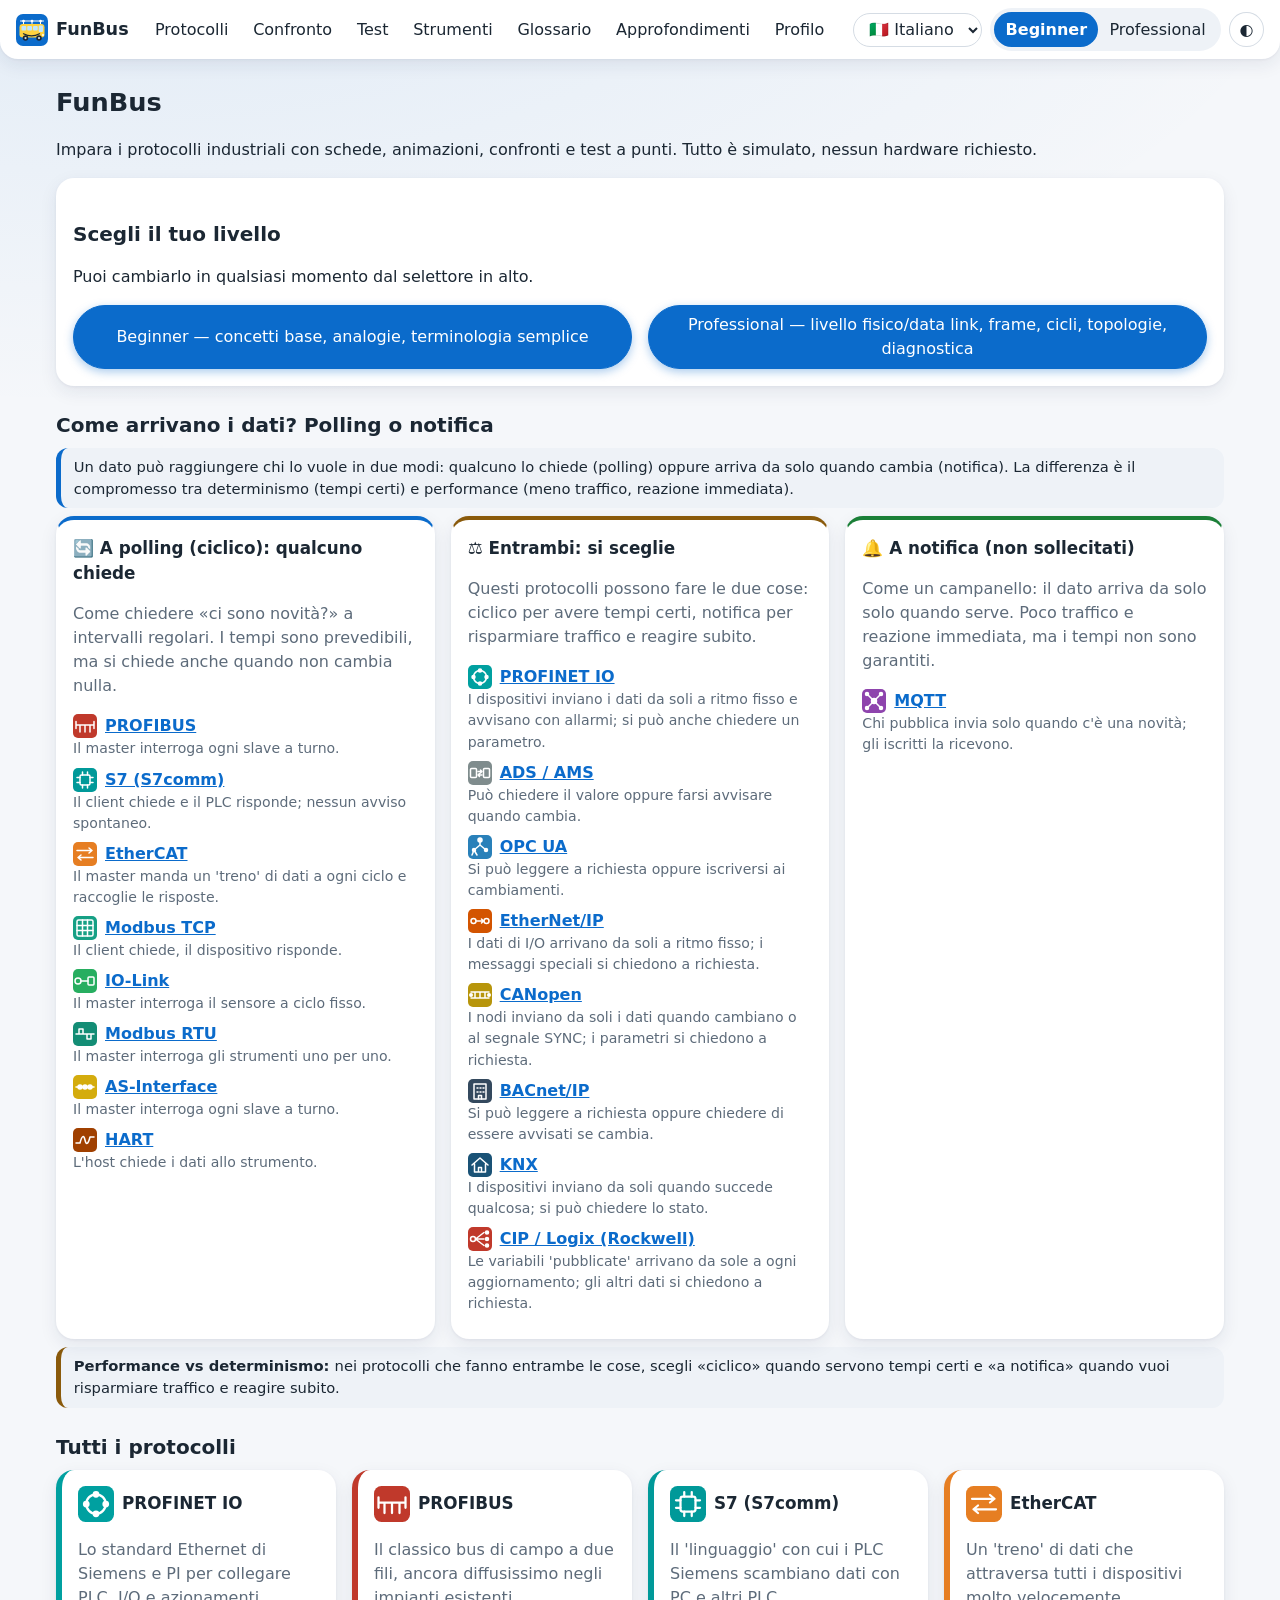
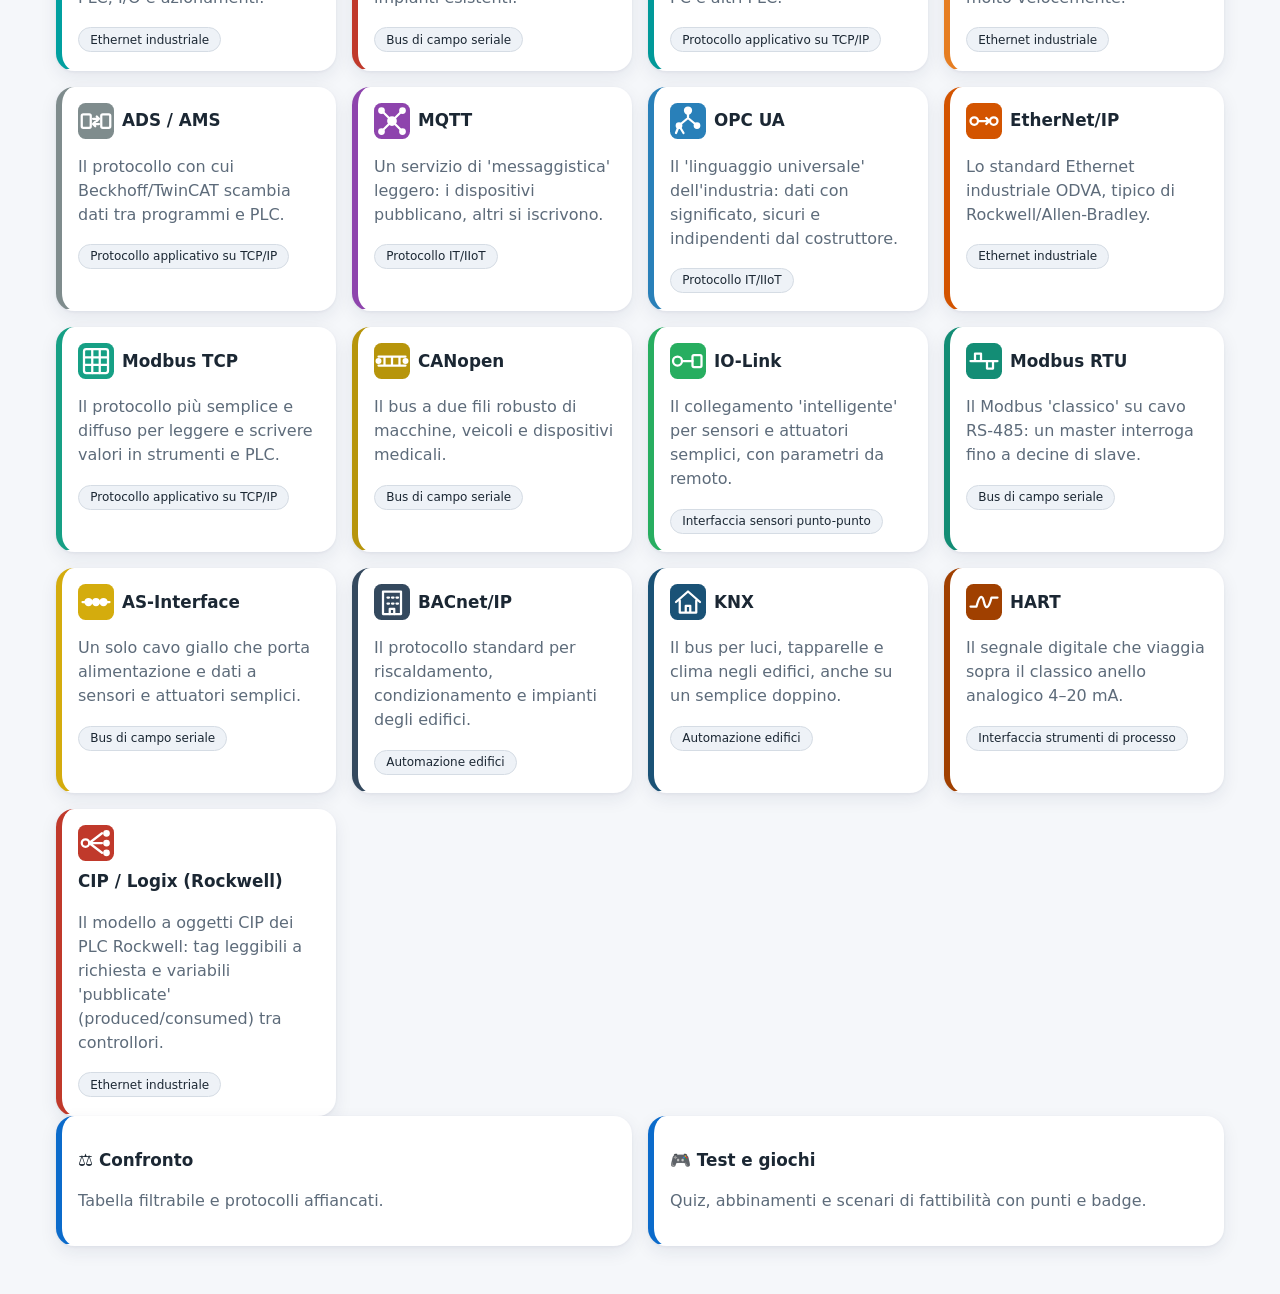
==== wwwroot/index.html @ ce34b6ab "v1.6.0: lingua inglese con menu a tendina (UI e contenuti), confronto a tutta larghezza Co-Authored-" ====
<!doctype html>
<html lang="it">
<head>
<meta charset="utf-8">
<meta name="viewport" content="width=device-width, initial-scale=1">
<title>FunBus</title>
<link rel="icon" type="image/svg+xml" href="logo.svg">
<link rel="stylesheet" href="css/style.css">
</head>
<body>
<a class="skip" href="#app">Vai al contenuto</a>
<div id="splash" role="status" aria-live="polite">
  <img src="logo-splash.svg" alt="FunBus" width="160" height="160">
  <div class="sp-name">FunBus</div>
  <div class="sp-bar"><i id="spFill"></i></div>
  <div class="sp-txt"><span id="spPct">0</span>% · <span id="spMsg">Avvio…</span></div>
  <div class="sp-auth">Autore: Riccardo Bortolussi</div>
</div>
<header class="topbar">
  <a class="brand" href="#/"><img src="logo.svg" alt="" width="32" height="32"> FunBus</a>
  <nav id="nav" aria-label="Navigazione principale">
    <a href="#/protocolli" data-r="protocolli">Protocolli</a>
    <a href="#/confronto" data-r="confronto">Confronto</a>
    <a href="#/test" data-r="test">Test</a>
    <a href="#/strumenti" data-r="strumenti">Strumenti</a>
    <a href="#/glossario" data-r="glossario">Glossario</a>
    <a href="#/approfondimenti" data-r="approfondimenti">Approfondimenti</a>
    <a href="#/profilo" data-r="profilo">Profilo</a>
  </nav>
  <div class="tools">
    <select id="langSel" class="lang" aria-label="Lingua"><option value="it">🇮🇹 Italiano</option><option value="en">🇬🇧 English</option></select>
    <div class="seg" role="group" aria-label="Livello">
      <button id="lvB" data-level="beginner">Beginner</button>
      <button id="lvP" data-level="professional">Professional</button>
    </div>
    <button id="themeBtn" class="icon" title="Tema chiaro/scuro" aria-label="Cambia tema">◐</button>
  </div>
</header>
<main id="app" tabindex="-1"></main>
<footer id="ver" class="muted" style="text-align:center;padding:1rem;font-size:.85rem"></footer>
<script type="module" src="js/app.js"></script>
</body>
</html>
---- wwwroot/css/style.css ----
:root{--r:18px;--r-sm:12px;--bg:#f5f7fa;--surface:#fff;--surface2:#eef2f7;--text:#1b2733;--muted:#5d6b7a;--border:#d5dce4;--accent:#0b6bcb;--accent-t:#fff;--ok:#1a7f37;--warn:#8a5a0b;--bad:#c62828;--diff:#fff4cc;--shadow:0 6px 18px rgba(20,40,80,.08),0 1px 3px rgba(20,40,80,.06)}
[data-theme=dark]{--bg:#12171d;--surface:#1b222b;--surface2:#242d38;--text:#e6ebf0;--muted:#9aa8b6;--border:#34404d;--accent:#4aa3ff;--accent-t:#06121f;--ok:#4cc26a;--warn:#e0b04a;--bad:#ff7b72;--diff:#4a3f12;--shadow:0 6px 18px rgba(0,0,0,.28)}
*{box-sizing:border-box}
body{margin:0;font:16px/1.5 system-ui,-apple-system,"Segoe UI",sans-serif;background:var(--bg);color:var(--text)}
a{color:var(--accent)}
.topbar{position:sticky;top:0;z-index:10;display:flex;flex-wrap:wrap;gap:.5rem 1rem;align-items:center;padding:.5rem 1rem;background:var(--surface);border-bottom:1px solid var(--border)}
.brand{display:flex;align-items:center;gap:.5rem;font-weight:700;text-decoration:none;color:var(--text);font-size:1.1rem}
#nav{display:flex;gap:.25rem;flex:1;flex-wrap:wrap}
#nav a{padding:.35rem .75rem;border-radius:6px;text-decoration:none;color:var(--text)}
#nav a.on,#nav a:hover{background:var(--surface2)}
#nav a.on{font-weight:600;box-shadow:inset 0 -2px var(--accent)}
.tools{display:flex;gap:.5rem;align-items:center}
.seg{display:inline-flex;border:1px solid var(--border);border-radius:8px;overflow:hidden}
.seg button{border:0;background:transparent;color:var(--text);padding:.35rem .7rem;cursor:pointer;font:inherit}
.seg button.on{background:var(--accent);color:var(--accent-t);font-weight:600}
button,.btn{font:inherit;cursor:pointer;border:1px solid var(--border);background:var(--surface);color:var(--text);padding:.4rem .8rem;border-radius:8px}
button:hover{background:var(--surface2)}
button.primary{background:var(--accent);color:var(--accent-t);border-color:var(--accent)}
button.icon{width:2.2rem;padding:.3rem}
button:disabled{opacity:.5;cursor:not-allowed}
:focus-visible{outline:3px solid var(--accent);outline-offset:2px}
main{max-width:1200px;margin:0 auto;padding:1rem}
h1{font-size:1.6rem;margin:.5rem 0 1rem}h2{font-size:1.25rem;margin:1.5rem 0 .5rem}h3{font-size:1.05rem;margin:1rem 0 .3rem}
.muted{color:var(--muted)}
.grid{display:grid;gap:1rem;grid-template-columns:repeat(auto-fill,minmax(240px,1fr))}
.card{background:var(--surface);border:1px solid var(--border);border-radius:12px;padding:1rem;box-shadow:var(--shadow)}
a.card{display:block;text-decoration:none;color:inherit;border-top:4px solid var(--pc,var(--accent))}
a.card:hover{transform:translateY(-2px)}
.tag{display:inline-block;font-size:.75rem;padding:.1rem .5rem;border-radius:99px;background:var(--surface2);border:1px solid var(--border);margin:.1rem .2rem .1rem 0}
.chip{cursor:pointer;user-select:none}
.chip.on{background:var(--accent);color:var(--accent-t);border-color:var(--accent)}
.tabs{display:flex;gap:.25rem;flex-wrap:wrap;border-bottom:1px solid var(--border);margin:1rem 0}
.tabs button{border:0;border-radius:8px 8px 0 0;background:transparent}
.tabs button.on{background:var(--surface);font-weight:600;box-shadow:inset 0 -3px var(--accent)}
dl.spec{display:grid;grid-template-columns:minmax(120px,200px) 1fr;gap:.5rem 1rem;margin:0}
dl.spec dt{font-weight:600;color:var(--muted)}dl.spec dd{margin:0}
@media(max-width:640px){dl.spec{grid-template-columns:1fr}dl.spec dt{margin-top:.5rem}}
.note{border-left:4px solid var(--warn);background:var(--surface2);padding:.5rem .8rem;border-radius:0 8px 8px 0;margin:.5rem 0;font-size:.92rem}
.analogy{border-left-color:var(--accent)}
.two{display:grid;gap:1rem;grid-template-columns:1fr 1fr}@media(max-width:700px){.two{grid-template-columns:1fr}}
ul.clean{margin:.2rem 0;padding-left:1.2rem}
/* tabella confronto */
.tablewrap{overflow:auto;max-height:calc(100vh - 190px);border:1px solid var(--border);border-radius:12px;background:var(--surface)}
table.cmp{border-collapse:collapse;table-layout:fixed;width:max(100%,calc(110px + var(--n,3)*104px))}
table.cmp th,table.cmp td{padding:.5rem .7rem;border-bottom:1px solid var(--border);vertical-align:top;text-align:left;overflow-wrap:break-word;hyphens:auto;font-size:clamp(.78rem,.9vw + .45rem,1rem)}
table.cmp th:first-child,table.cmp td:first-child{width:120px;position:sticky;left:0;background:var(--surface2);font-weight:600;z-index:1}
table.cmp thead th{background:var(--surface2);position:sticky;top:0;z-index:2}
table.cmp tr.diff td:not(:first-child){background:var(--diff)}
.filters{display:flex;flex-wrap:wrap;gap:.4rem 1rem;margin:.5rem 0 1rem;align-items:center}
.filters .grp{display:flex;flex-wrap:wrap;align-items:center;gap:.2rem}
/* simulazione */
.sim{background:var(--surface);border:1px solid var(--border);border-radius:12px;padding:.8rem}
.sim svg{width:100%;height:auto;background:var(--surface2);border-radius:8px;display:block}
.sim .ctl{display:flex;gap:.5rem;flex-wrap:wrap;align-items:center;margin:.6rem 0}
.sim .ctl label{display:flex;gap:.4rem;align-items:center}
.sim .stepinfo{min-height:4.5rem}
.node rect{fill:var(--surface);stroke:var(--muted);stroke-width:2}
.node text,.lbl{fill:var(--text);font-size:13px;text-anchor:middle;font-family:inherit}
.node.act rect{stroke:var(--accent);stroke-width:3}
.link{stroke:var(--muted);stroke-width:3}
.pkt{stroke:var(--text);stroke-width:1}
.pktlbl{font-size:11px;font-weight:600;fill:var(--text);text-anchor:middle;paint-order:stroke;stroke:var(--surface2);stroke-width:4px}
.frame{display:flex;flex-wrap:wrap;gap:3px;margin:.5rem 0}
.frame button{padding:.35rem .5rem;border-radius:4px;border:1px solid var(--border);background:var(--surface2);text-align:center;min-width:56px}
.frame button.on{background:var(--accent);color:var(--accent-t);border-color:var(--accent)}
.frame button small{display:block;opacity:.75;font-size:.7rem}
.fielddesc{background:var(--surface2);padding:.6rem .8rem;border-radius:8px;min-height:3.5rem}
/* giochi */
.progress{height:8px;border-radius:4px;background:var(--surface2);overflow:hidden}.progress>i{display:block;height:100%;background:var(--accent)}
.opts{display:grid;gap:.5rem;margin:1rem 0}
.opts button{text-align:left;padding:.7rem 1rem}
.opts button.right{background:var(--ok);color:#fff;border-color:var(--ok)}
.opts button.wrong{background:var(--bad);color:#fff;border-color:var(--bad)}
.fb{padding:.7rem 1rem;border-radius:8px;margin:.5rem 0}.fb.ok{background:color-mix(in srgb,var(--ok) 20%,transparent)}.fb.ko{background:color-mix(in srgb,var(--bad) 20%,transparent)}
.match{display:grid;grid-template-columns:1fr 1fr;gap:1rem}
.match button{display:block;width:100%;margin:.3rem 0;text-align:left}
.match button.sel{outline:3px solid var(--accent)}
.match button.done{background:color-mix(in srgb,var(--ok) 25%,transparent);border-color:var(--ok);cursor:default}
.match button.shake{animation:sh .3s;border-color:var(--bad)}
@keyframes sh{25%{transform:translateX(-6px)}75%{transform:translateX(6px)}}
.badge{display:flex;gap:.7rem;align-items:center;padding:.6rem;border:1px solid var(--border);border-radius:10px;background:var(--surface)}
.badge.locked{opacity:.45;filter:grayscale(1)}.badge .ic{font-size:1.8rem}
.chk{padding:.4rem .6rem;border-radius:6px;margin:.3rem 0;background:var(--surface2)}
.chk.ok{border-left:4px solid var(--ok)}.chk.warn{border-left:4px solid var(--warn)}.chk.fail{border-left:4px solid var(--bad)}
.toast{position:fixed;right:1rem;bottom:1rem;background:var(--accent);color:var(--accent-t);padding:.7rem 1rem;border-radius:10px;box-shadow:0 4px 12px rgba(0,0,0,.3);z-index:50}
.row{display:flex;gap:.5rem;flex-wrap:wrap;align-items:center}
.pick{display:grid;grid-template-columns:repeat(auto-fill,minmax(140px,1fr));gap:.5rem;margin:.8rem 0}
.pick button.on{background:var(--accent);color:var(--accent-t)}
@media(prefers-reduced-motion:reduce){*{animation:none!important;transition:none!important}}

#splash{position:fixed;inset:0;z-index:100;display:flex;flex-direction:column;align-items:center;justify-content:center;gap:.8rem;background:var(--bg);transition:opacity .5s}
#splash.hide{opacity:0;pointer-events:none}
#splash img{background:transparent;animation:bob 1.6s ease-in-out infinite}
@keyframes bob{50%{transform:translateY(-8px)}}
.sp-name{font-size:2rem;font-weight:800;letter-spacing:.02em}
.sp-bar{width:min(360px,70vw);height:12px;border-radius:99px;background:var(--surface2);border:1px solid var(--border);overflow:hidden}
.sp-bar i{display:block;height:100%;width:0;background:var(--accent);transition:width .3s ease}
.sp-txt{color:var(--muted);font-size:.9rem}.sp-auth{color:var(--muted);font-size:.8rem;margin-top:1.2rem}

.skip{position:absolute;left:-999px;top:0;background:var(--accent);color:var(--accent-t);padding:.5rem 1rem;z-index:200}.skip:focus{left:0}
#app:focus{outline:none}
@media(max-width:560px){main{padding:.6rem}.topbar{padding:.4rem .6rem}.tools{width:100%;justify-content:space-between}table.cmp th:first-child,table.cmp td:first-child{width:92px}}
@media print{.topbar,#ver,.no-print,.skip{display:none!important}body{background:#fff;color:#000}#cert{box-shadow:none;margin-top:2rem}}
.hex{font-family:ui-monospace,Consolas,monospace;background:var(--surface2);padding:.6rem .8rem;border-radius:8px;overflow-x:auto;white-space:pre-wrap}

/* Aspetto morbido: angoli arrotondati, ombre leggere, pulsanti a pillola */
body{background:radial-gradient(1200px 500px at 10% -10%,color-mix(in srgb,var(--accent) 9%,transparent),transparent),var(--bg);background-attachment:fixed}
.topbar{border-radius:0 0 var(--r) var(--r);border-bottom:0;box-shadow:var(--shadow);backdrop-filter:blur(8px)}
#nav a{border-radius:999px;padding:.35rem .65rem;white-space:nowrap}
#nav a.on{box-shadow:none;background:color-mix(in srgb,var(--accent) 16%,transparent);color:var(--accent)}
.seg{border-radius:999px;padding:3px;background:var(--surface2);border-color:transparent}
.seg button{border-radius:999px}
button,.btn{border-radius:999px;padding:.45rem 1rem;transition:background .15s,transform .1s,box-shadow .15s}
button:active{transform:scale(.97)}
button.icon{border-radius:50%}
button.primary{box-shadow:0 3px 10px color-mix(in srgb,var(--accent) 35%,transparent)}
.card,.sim,.tablewrap,#cert{border-radius:var(--r);border-color:transparent;box-shadow:var(--shadow)}
a.card{border-top-width:0;border-left:6px solid var(--pc,var(--accent));transition:transform .15s,box-shadow .15s}
a.card:hover{box-shadow:0 10px 26px rgba(20,40,80,.14)}
.tag{border-radius:999px;padding:.15rem .7rem}
.tabs{border-bottom:0;gap:.4rem}.tabs button{border-radius:999px}.tabs button.on{background:var(--accent);color:var(--accent-t);box-shadow:none}
.note,.chk,.fb,.fielddesc,.hex{border-radius:var(--r-sm)}
.note{border-left-width:5px}
.sim svg{border-radius:var(--r-sm)}
.node rect{rx:16px;ry:16px}
.frame button{border-radius:var(--r-sm)}
.opts button,.match button{border-radius:var(--r-sm)}
.badge{border-radius:var(--r);box-shadow:var(--shadow);border-color:transparent}
.progress,.sp-bar{border-radius:999px}.toast{border-radius:var(--r)}
input,select,textarea{border-radius:var(--r-sm)}
table.cmp thead th:first-child{border-top-left-radius:var(--r)}table.cmp thead th:last-child{border-top-right-radius:var(--r)}
svg polygon{stroke-linejoin:round}

/* Confronto a tutta larghezza della finestra */
main.wide{max-width:none;padding-inline:clamp(.6rem,2vw,2rem)}
main.wide .tablewrap{width:100%}

select.lang{border-radius:999px;border:1px solid var(--border);background:var(--surface);color:var(--text);font:inherit;padding:.35rem .7rem;cursor:pointer}
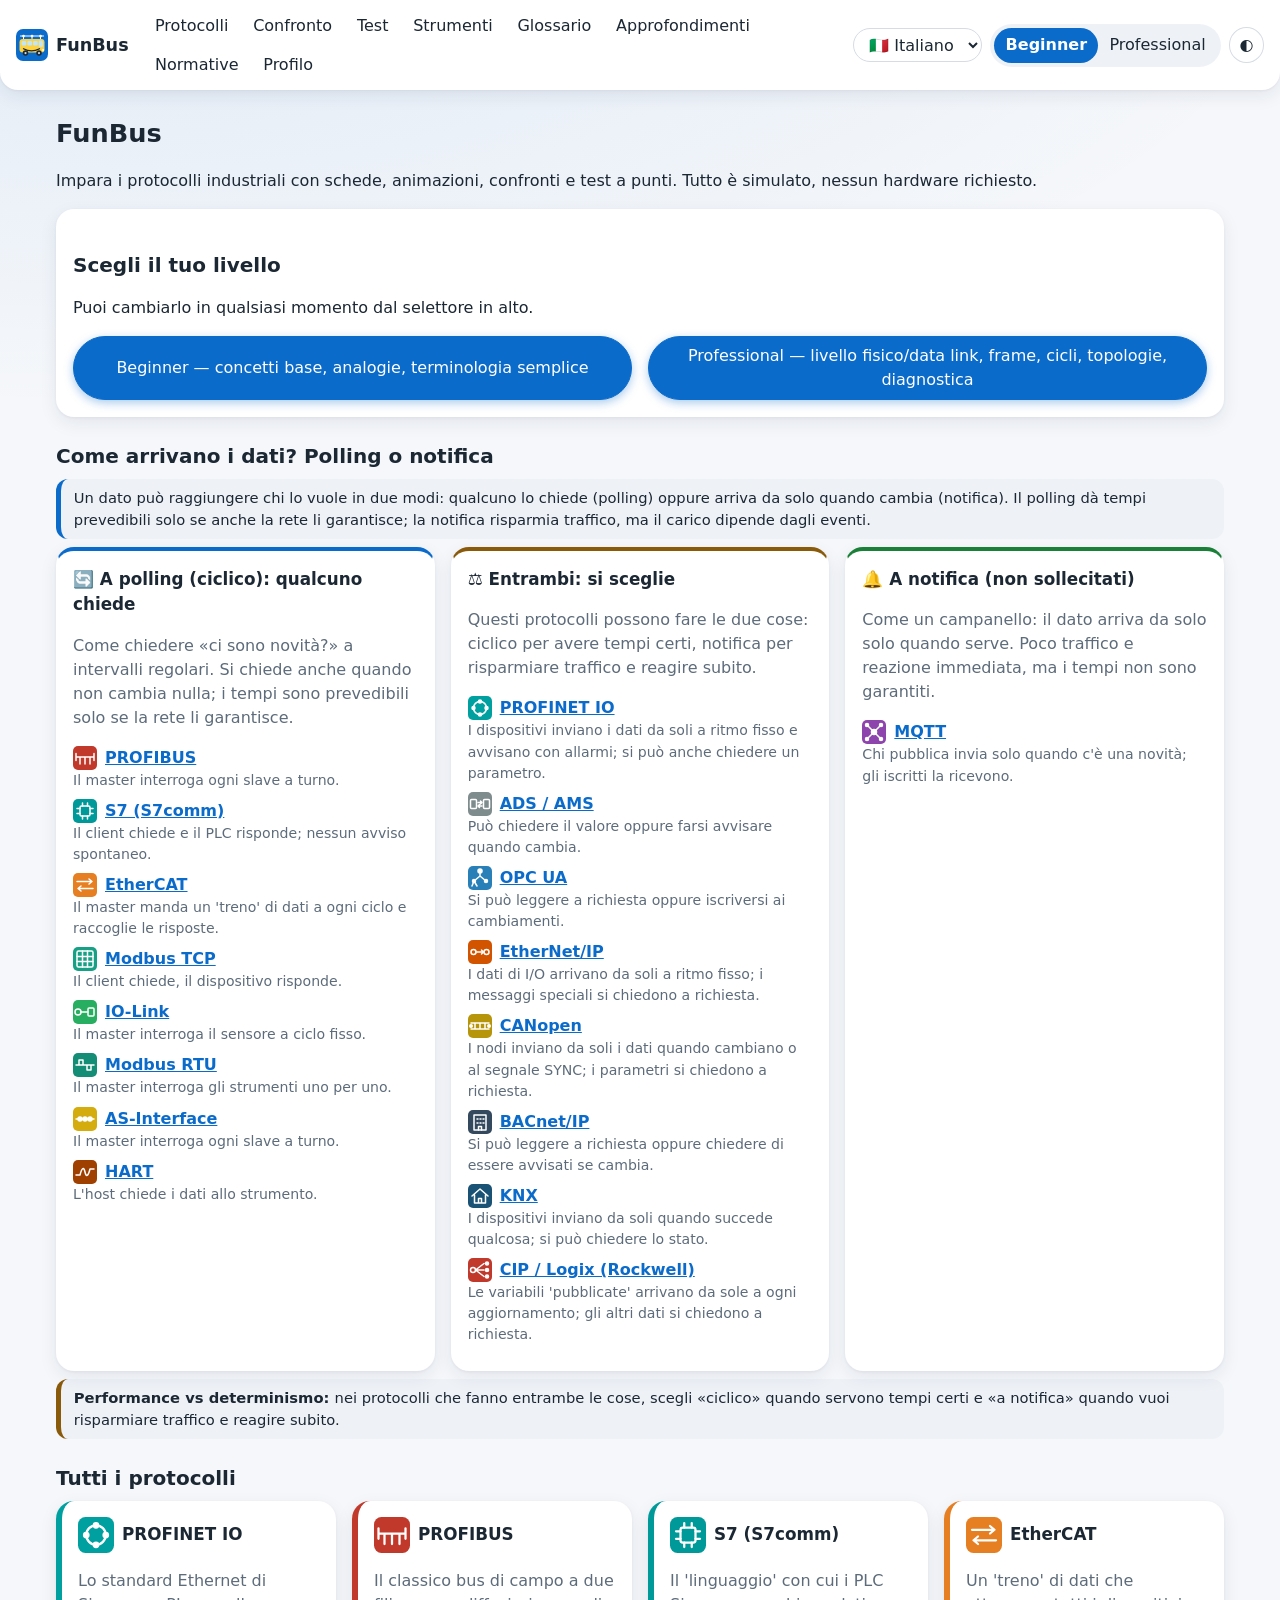
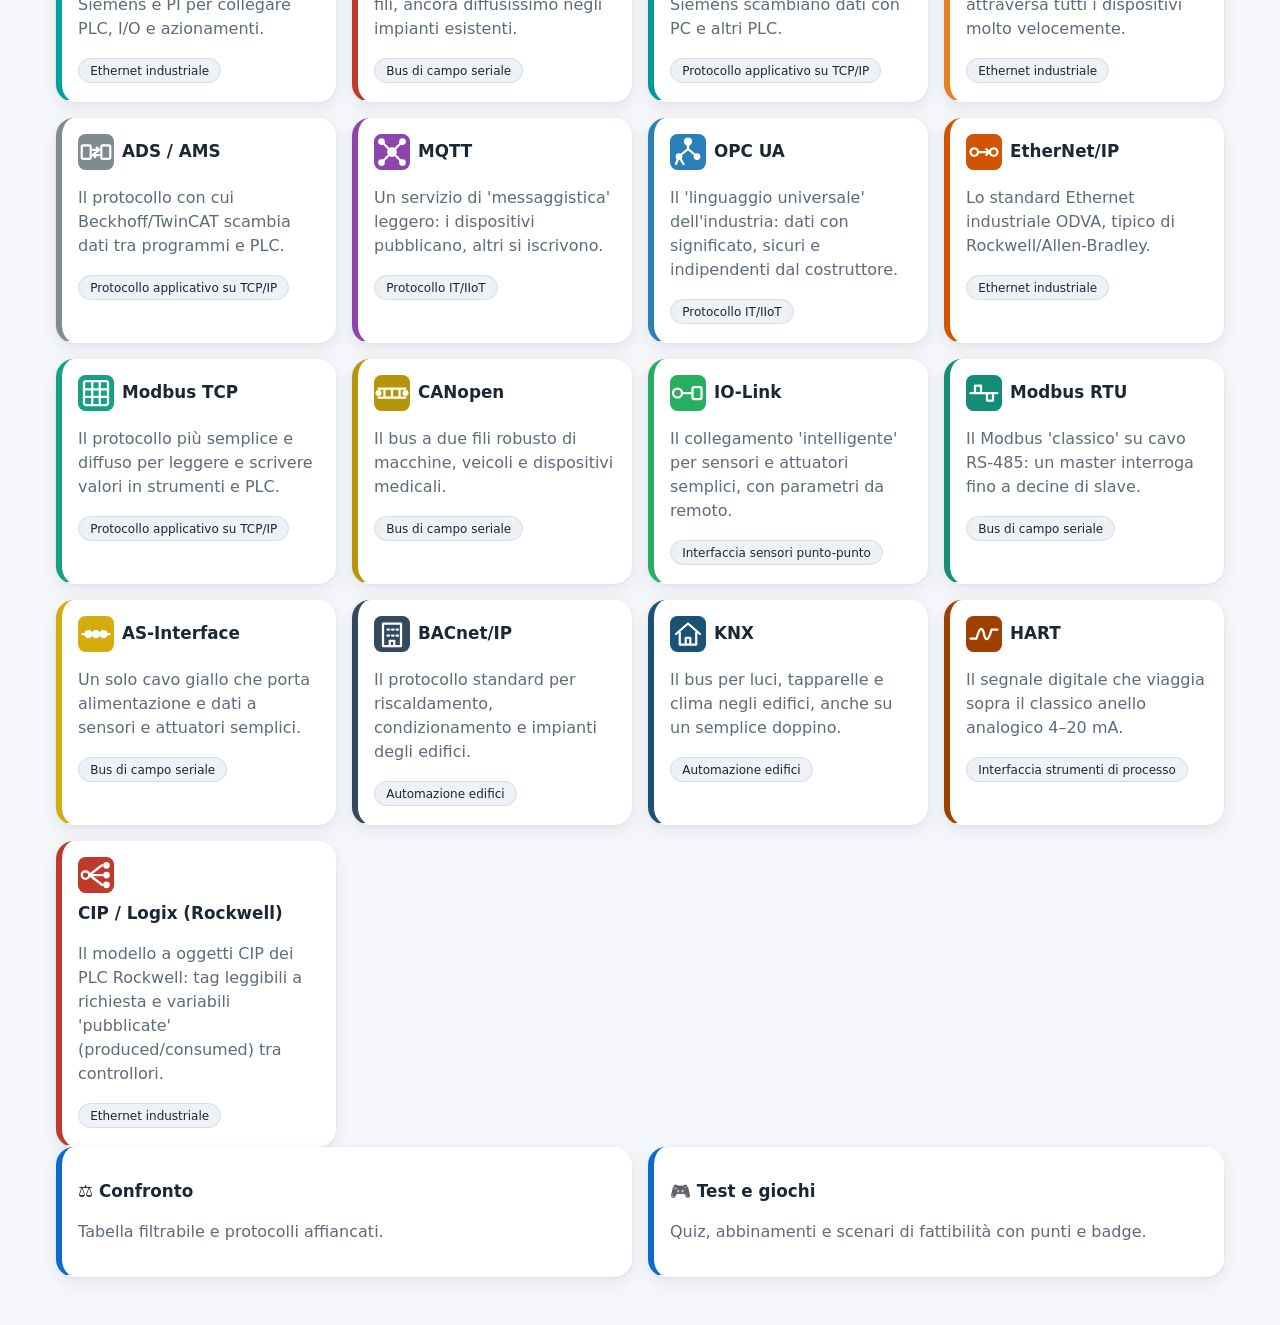
==== commit 23cc2d9d: "v1.7.0: normative e cybersecurity (CRA, NIS2, IEC 62443, ISO/IEC 27001, Regolamento Macchine) con va" ====
--- a/wwwroot/index.html
+++ b/wwwroot/index.html
@@ -25,6 +25,7 @@
     <a href="#/strumenti" data-r="strumenti">Strumenti</a>
     <a href="#/glossario" data-r="glossario">Glossario</a>
     <a href="#/approfondimenti" data-r="approfondimenti">Approfondimenti</a>
+    <a href="#/normative" data-r="normative">Normative</a>
     <a href="#/profilo" data-r="profilo">Profilo</a>
   </nav>
   <div class="tools">
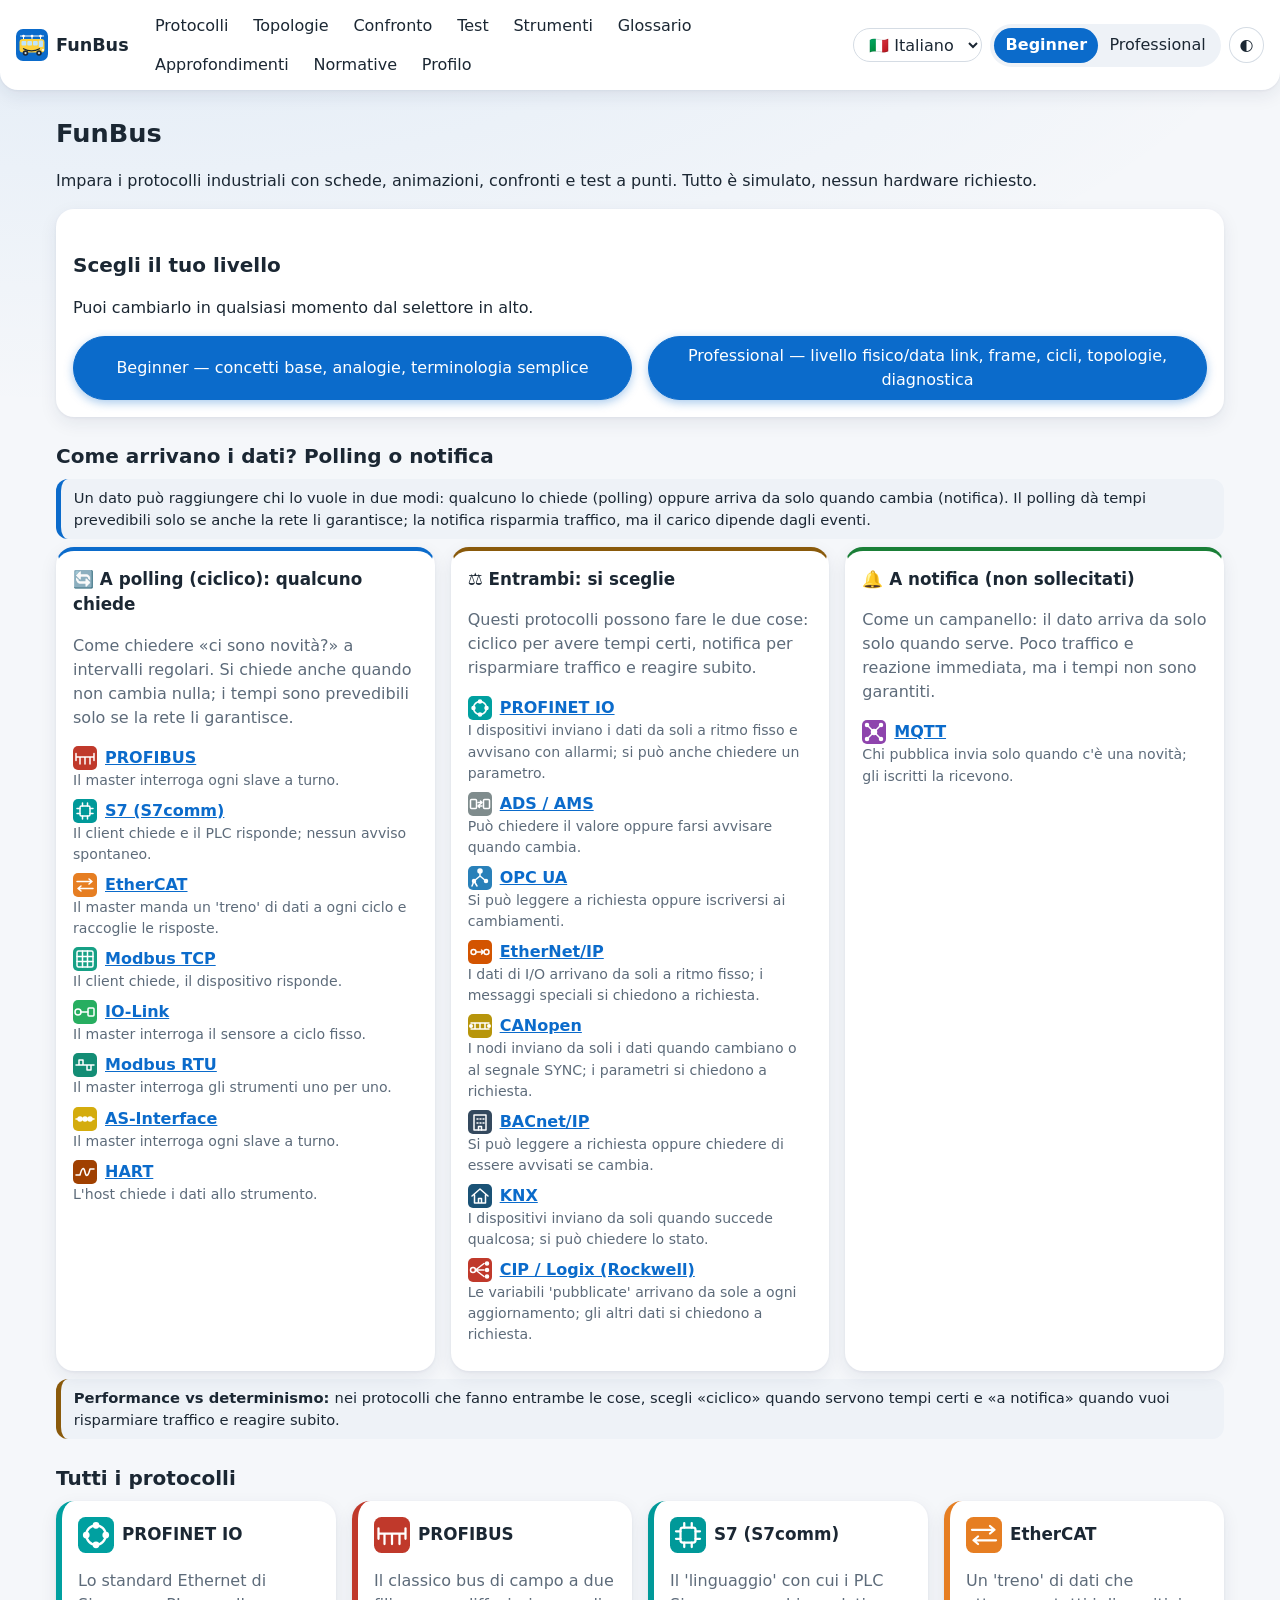
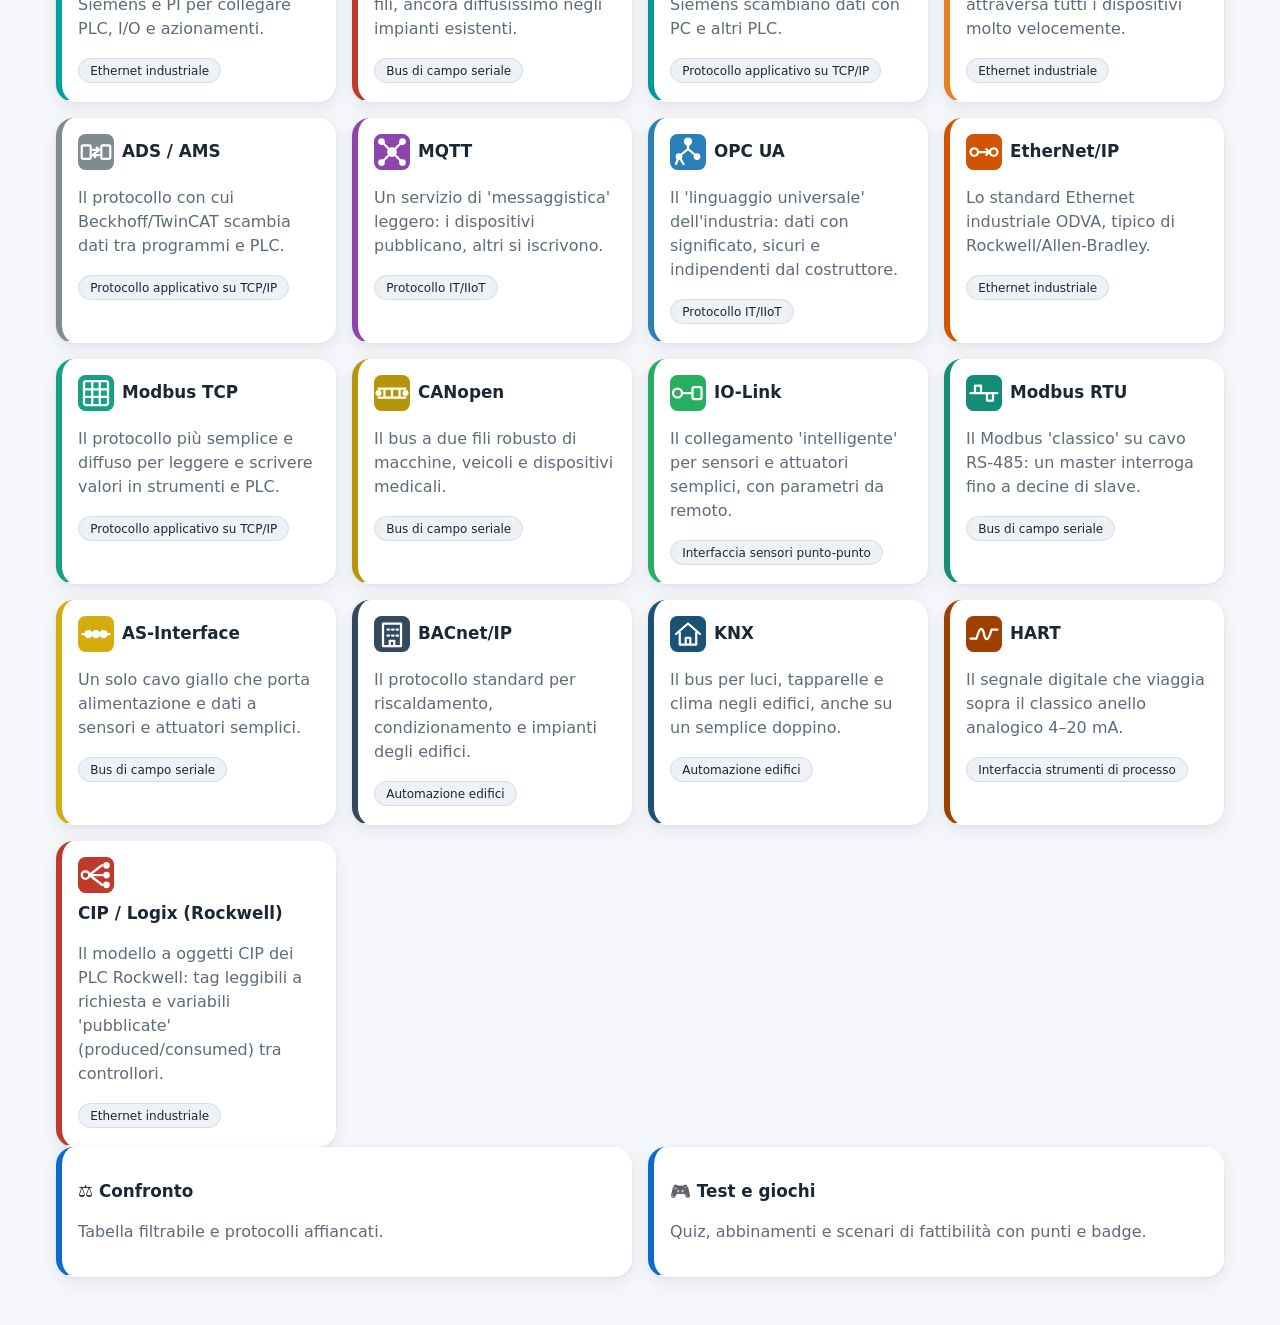
==== commit 79b9dbfd: "v1.9.0: topologie interattive (bus, linea, stella, albero, anello MRP/DLR) - Nuova pagina Topologie:" ====
--- a/wwwroot/index.html
+++ b/wwwroot/index.html
@@ -20,6 +20,7 @@
   <a class="brand" href="#/"><img src="logo.svg" alt="" width="32" height="32"> FunBus</a>
   <nav id="nav" aria-label="Navigazione principale">
     <a href="#/protocolli" data-r="protocolli">Protocolli</a>
+    <a href="#/topologie" data-r="topologie">Topologie</a>
     <a href="#/confronto" data-r="confronto">Confronto</a>
     <a href="#/test" data-r="test">Test</a>
     <a href="#/strumenti" data-r="strumenti">Strumenti</a>
--- a/wwwroot/css/style.css
+++ b/wwwroot/css/style.css
@@ -1,5 +1,5 @@
-:root{--r:18px;--r-sm:12px;--bg:#f5f7fa;--surface:#fff;--surface2:#eef2f7;--text:#1b2733;--muted:#5d6b7a;--border:#d5dce4;--accent:#0b6bcb;--accent-t:#fff;--ok:#1a7f37;--warn:#8a5a0b;--bad:#c62828;--diff:#fff4cc;--shadow:0 6px 18px rgba(20,40,80,.08),0 1px 3px rgba(20,40,80,.06)}
-[data-theme=dark]{--bg:#12171d;--surface:#1b222b;--surface2:#242d38;--text:#e6ebf0;--muted:#9aa8b6;--border:#34404d;--accent:#4aa3ff;--accent-t:#06121f;--ok:#4cc26a;--warn:#e0b04a;--bad:#ff7b72;--diff:#4a3f12;--shadow:0 6px 18px rgba(0,0,0,.28)}
+:root{--r:18px;--r-sm:12px;--bg:#f5f7fa;--surface:#fff;--surface2:#eef2f7;--text:#1b2733;--muted:#5d6b7a;--border:#d5dce4;--accent:#0b6bcb;--accent-t:#fff;--ok:#1a7f37;--warn:#8a5a0b;--bad:#c62828;--diff:#fff4cc;--k-cyc:#1a7f37;--k-acy:#0b6bcb;--k-alm:#b45309;--k-tok:#6d3fc4;--k-err:#c62828;--k-t:#fff;--shadow:0 6px 18px rgba(20,40,80,.08),0 1px 3px rgba(20,40,80,.06)}
+[data-theme=dark]{--bg:#12171d;--surface:#1b222b;--surface2:#242d38;--text:#e6ebf0;--muted:#9aa8b6;--border:#34404d;--accent:#4aa3ff;--accent-t:#06121f;--ok:#4cc26a;--warn:#e0b04a;--bad:#ff7b72;--diff:#4a3f12;--k-cyc:#4cc26a;--k-acy:#4aa3ff;--k-alm:#f0a23b;--k-tok:#b99bff;--k-err:#ff7b72;--k-t:#06121f;--shadow:0 6px 18px rgba(0,0,0,.28)}
 *{box-sizing:border-box}
 body{margin:0;font:16px/1.5 system-ui,-apple-system,"Segoe UI",sans-serif;background:var(--bg);color:var(--text)}
 a{color:var(--accent)}
@@ -58,7 +58,6 @@
 .node text,.lbl{fill:var(--text);font-size:13px;text-anchor:middle;font-family:inherit}
 .node.act rect{stroke:var(--accent);stroke-width:3}
 .link{stroke:var(--muted);stroke-width:3}
-.pkt{stroke:var(--text);stroke-width:1}
 .pktlbl{font-size:11px;font-weight:600;fill:var(--text);text-anchor:middle;paint-order:stroke;stroke:var(--surface2);stroke-width:4px}
 .frame{display:flex;flex-wrap:wrap;gap:3px;margin:.5rem 0}
 .frame button{padding:.35rem .5rem;border-radius:4px;border:1px solid var(--border);background:var(--surface2);text-align:center;min-width:56px}
@@ -136,3 +135,82 @@
 main.wide .tablewrap{width:100%}
 
 select.lang{border-radius:999px;border:1px solid var(--border);background:var(--surface);color:var(--text);font:inherit;padding:.35rem .7rem;cursor:pointer}
+
+/* Animazioni: tipi di pacchetto (forma + colore + tratteggio), legenda, guasti, diagramma a sequenza */
+[hidden]{display:none!important}
+.small{font-size:.85rem}
+.k-cyc{--k:var(--k-cyc)}.k-acy{--k:var(--k-acy)}.k-alm{--k:var(--k-alm)}.k-tok{--k:var(--k-tok)}.k-err{--k:var(--k-err)}
+.pkt>*{fill:var(--k);stroke:var(--text);stroke-width:1;stroke-linejoin:round}
+.pkt .pd{fill:none;stroke:var(--k-t);stroke-width:2;stroke-linecap:round}
+.pkt.lost{opacity:.75}.pkt.lost>*{stroke-dasharray:3 2}
+.pktlbl.lost{fill:var(--bad)}
+.legend{display:flex;flex-wrap:wrap;gap:.3rem 1rem;margin:.5rem 0 0;font-size:.85rem;color:var(--muted)}
+.legend span{display:inline-flex;align-items:center;gap:.35rem}
+.sim .legend svg{width:30px;height:26px;background:none;flex:none}
+.faultbtn.on{border-color:var(--bad);color:var(--bad);font-weight:600}
+.faults{margin:-.2rem 0 .6rem}
+.faults button.tag{font-size:.85rem;padding:.3rem .8rem;margin:0}
+.note.fault{border-left-color:var(--bad)}.note.fault p{margin:.3rem 0}
+.link.broken{stroke:var(--bad);stroke-dasharray:6 6}
+.link.noisy{stroke:var(--warn);stroke-dasharray:2 5;stroke-linecap:round}
+.node.dead rect{stroke:var(--bad);stroke-dasharray:6 4;fill:var(--surface2)}.node.dead text{fill:var(--muted);text-decoration:line-through}
+.fmark circle{fill:var(--surface);stroke:var(--bad);stroke-width:2}
+.fmark path{fill:none;stroke:var(--bad);stroke-width:2.5;stroke-linecap:round}
+.fmark.noise circle{stroke:var(--warn)}.fmark .bolt{fill:var(--warn);stroke:var(--warn);stroke-width:1;stroke-linejoin:round}
+.frame button.tx{outline:3px solid var(--accent);outline-offset:-1px;background:color-mix(in srgb,var(--accent) 22%,var(--surface2))}
+.frame button.bad{border-color:var(--bad);border-style:dashed;border-width:2px;color:var(--bad)}
+.seq{margin:.3rem 0}
+.sim .seq svg{background:none;border-radius:0;max-width:100%;height:auto}
+.seq text{font-family:inherit;fill:var(--text)}
+.seq .shead{font-size:11px;font-weight:600;fill:var(--muted)}.seq .shead.sm{font-size:9.5px}
+.slife{stroke:var(--border);stroke-width:1.5;stroke-dasharray:3 4}
+.sband{fill:color-mix(in srgb,var(--accent) 9%,transparent);stroke:var(--accent);stroke-width:1.5;stroke-dasharray:5 4}
+.seq .scycle{font-size:12px;font-weight:700;fill:var(--accent)}
+.srow{cursor:pointer}.srow:focus{outline:none}
+.sbg{fill:transparent}
+.srow:hover .sbg{fill:color-mix(in srgb,var(--text) 7%,transparent)}
+.srow.on .sbg{fill:color-mix(in srgb,var(--accent) 20%,transparent);stroke:var(--accent);stroke-width:1.5}
+.srow:focus-visible .sbg{stroke:var(--accent);stroke-width:3}
+.seq .snum{font-size:11px;fill:var(--muted)}
+.seq .slbl{font-size:11.5px;paint-order:stroke;stroke:var(--surface);stroke-width:3px;stroke-linejoin:round}
+.srow.on .slbl{font-weight:700}
+.seq .stime{font-size:11.5px;fill:var(--muted);font-variant-numeric:tabular-nums}
+.sline{fill:none;stroke:var(--k);stroke-width:2}
+.shd{fill:var(--k);stroke:var(--k);stroke-width:1;stroke-linejoin:round}
+.svia{fill:var(--surface);stroke:var(--k);stroke-width:1.5}
+.k-acy .sline{stroke-dasharray:8 3}.k-alm .sline{stroke-dasharray:2 3}.k-tok .sline{stroke-dasharray:9 3 2 3}.k-err .sline{stroke-dasharray:1 5;stroke-linecap:round;stroke-width:3}
+.sfail circle{fill:var(--surface);stroke:var(--bad);stroke-width:1.5}.sfail path{stroke:var(--bad);stroke-width:2;stroke-linecap:round}
+.sdot{fill:var(--text);stroke:var(--surface);stroke-width:1.5}
+
+/* Topologie interattive */
+.topoicon{flex:none;vertical-align:-3px}.topoicon path{fill:none;stroke:currentColor;stroke-width:1.8;stroke-linecap:round;stroke-linejoin:round}.topoicon circle{fill:currentColor}
+.topochip,.protochip,.topotab{display:inline-flex;align-items:center;gap:.35rem;text-decoration:none;color:var(--text)}
+.topochip,.protochip{font-size:.85rem;padding:.25rem .7rem}
+.topochip:hover,.protochip:hover{border-color:var(--accent)}
+.tabs .topotab{border-color:transparent;background:transparent;padding:.4rem .9rem}
+.tabs .topotab:hover{background:var(--surface2)}
+.tabs .topotab.on{background:var(--accent);color:var(--accent-t);font-weight:600}
+.topobox{background:var(--surface2);border-radius:var(--r-sm);padding:.3rem;margin:.6rem 0 0}
+.toposvg{display:block;width:100%;height:auto;margin:0 auto}
+.toposvg text{font-family:inherit}
+.tlink{stroke:var(--muted);stroke-width:3;stroke-linecap:round}
+.trunk .tlink{stroke-width:5}
+.thit{stroke:transparent;stroke-width:24;stroke-linecap:round;pointer-events:stroke}
+.tlinkg,.tnode[role=button]{cursor:pointer}.tlinkg:focus,.tnode:focus{outline:none}
+.tlinkg:hover .tlink,.tlinkg:focus-visible .tlink{stroke:var(--accent)}
+.tlinkg:focus-visible .tlink{stroke-width:6}
+.tlinkg.broken .tlink{stroke:var(--bad);stroke-dasharray:7 7}
+.tbox{fill:var(--surface);stroke:var(--muted);stroke-width:2}
+.k-master .tbox{stroke:var(--accent);stroke-width:3}
+.tin{fill:none;stroke:var(--muted);stroke-width:2;stroke-linecap:round;stroke-linejoin:round}
+.k-master .tin{stroke:var(--accent)}
+.tled{fill:var(--ok)}.tport{fill:var(--muted)}.tj{fill:var(--muted)}
+.tlbl{font-size:12px;fill:var(--text);text-anchor:middle;paint-order:stroke;stroke:var(--surface2);stroke-width:4px;stroke-linejoin:round}
+.tnode[role=button]:hover .tbox,.tnode:focus-visible .tbox{stroke:var(--accent);stroke-width:3}
+.tnode.off .tbox{stroke:var(--bad);stroke-dasharray:6 4;fill:var(--surface2)}.tnode.off .tin,.tnode.off .tport{opacity:.35}.tnode.off .tlbl{fill:var(--muted)}
+.tnode.unreach .tbox{stroke-dasharray:3 4;fill:var(--surface2)}.tnode.unreach .tin,.tnode.unreach .tport{opacity:.35}.tnode.unreach .tlbl{fill:var(--muted)}
+.tbadge circle{fill:var(--surface);stroke:var(--bad);stroke-width:2}.tbadge path{fill:none;stroke:var(--bad);stroke-width:2.2;stroke-linecap:round}
+.tbadge.un circle{stroke:var(--warn)}.tbadge.un path{stroke:var(--warn);stroke-width:1.8}
+.tblock circle{fill:var(--surface);stroke:var(--warn);stroke-width:2.2}.tblock path{stroke:var(--warn);stroke-width:2.6;stroke-linecap:round}
+.legend svg{width:28px;height:24px;flex:none}
+.toporeach{margin:.2rem 0}
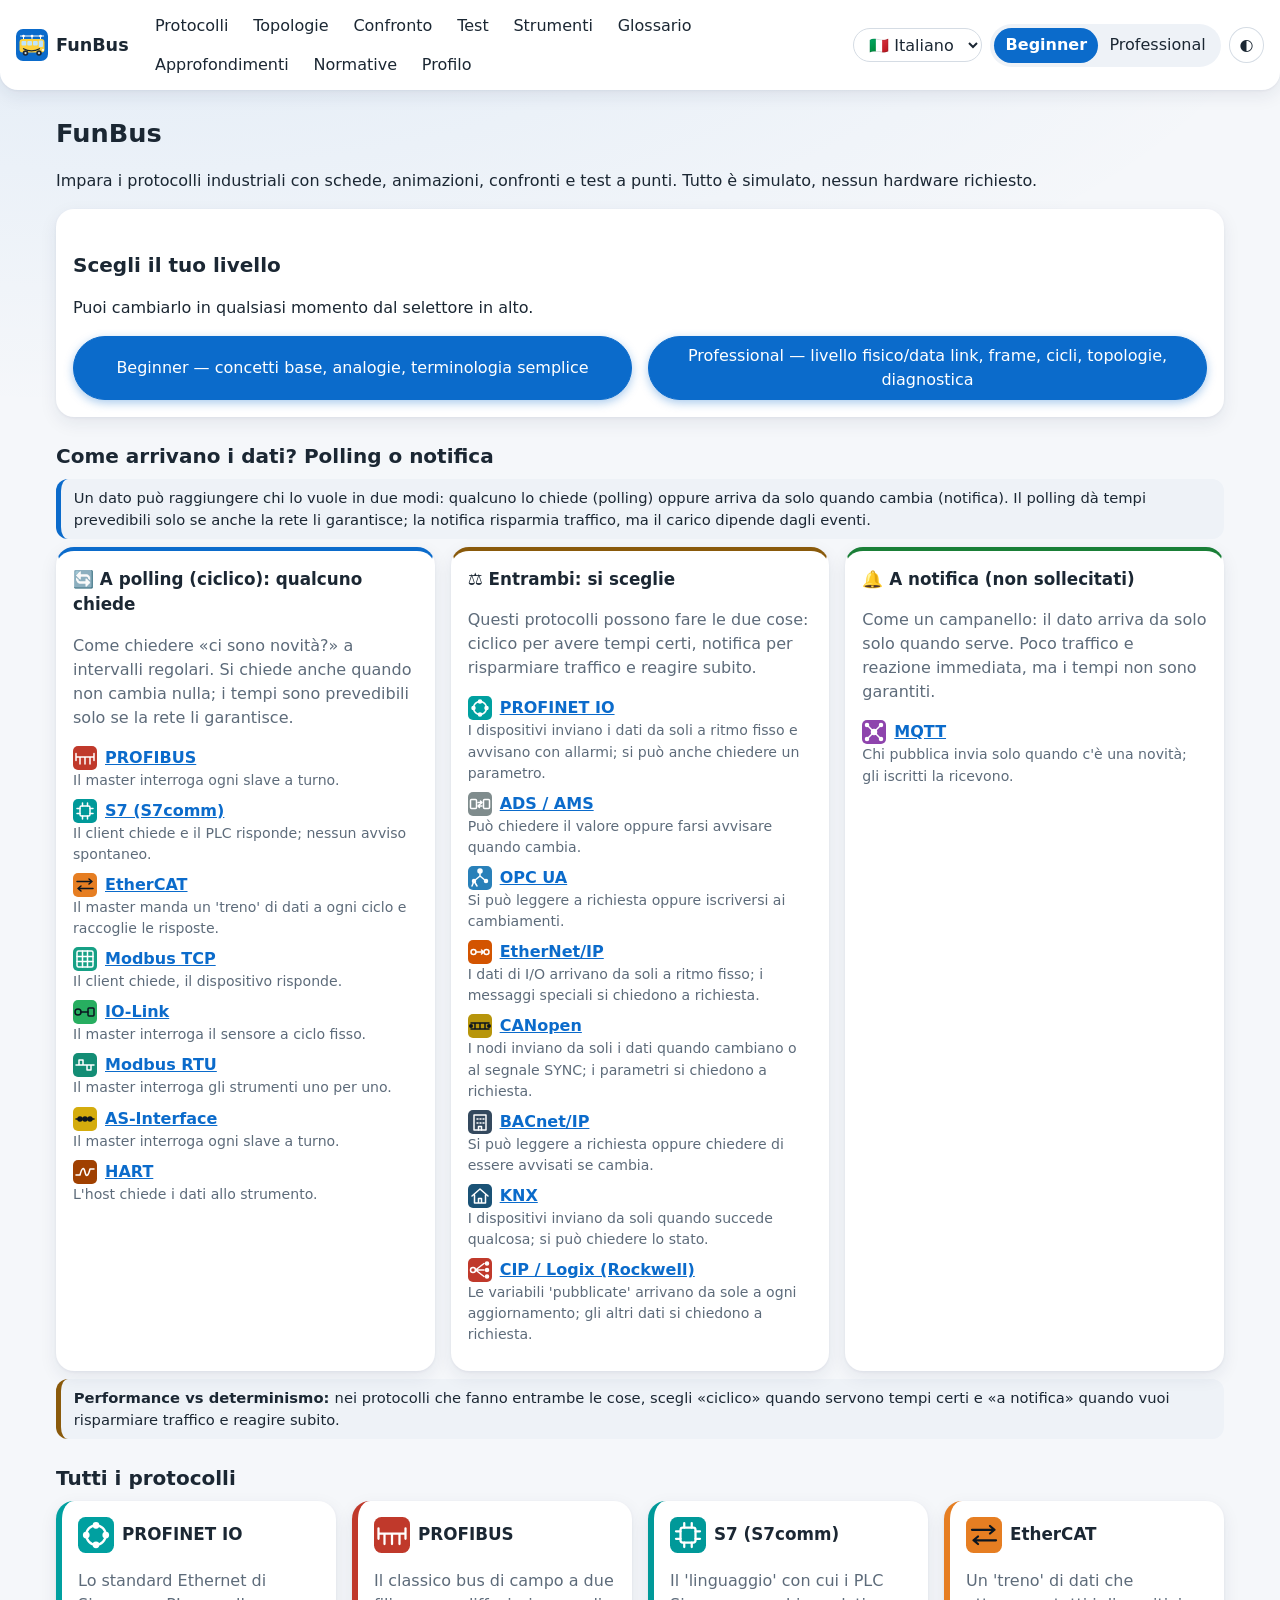
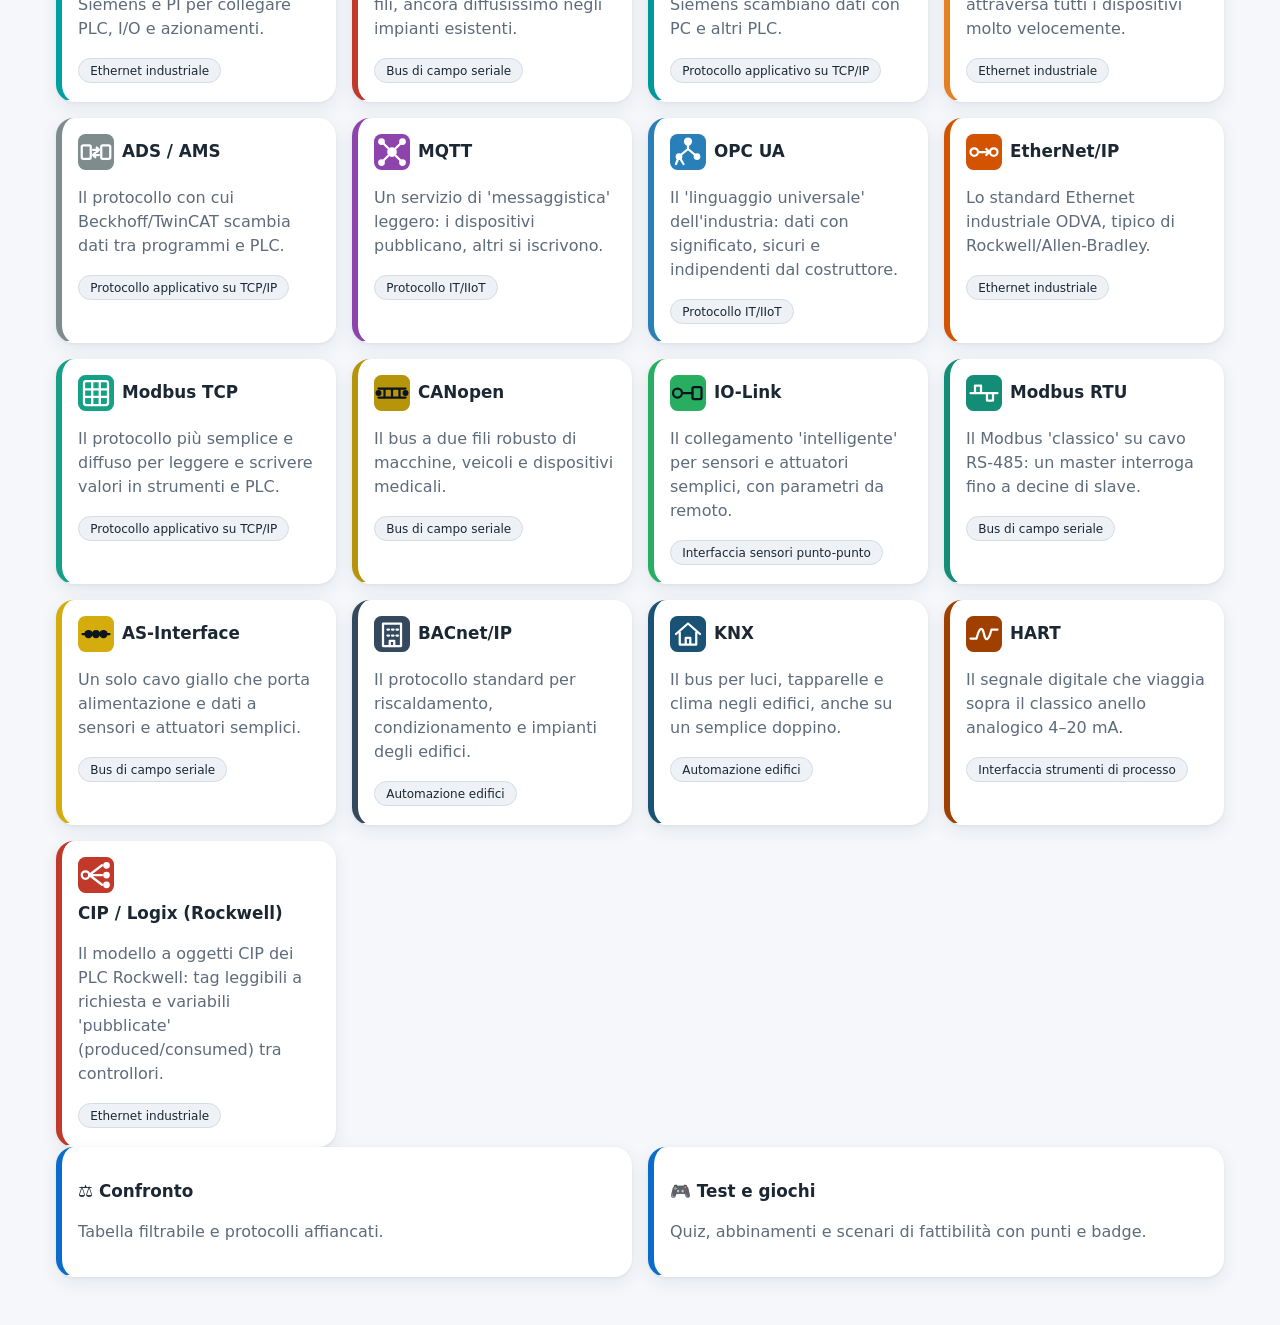
==== commit f48cdb12: "v1.11.0: illustrazioni dei bus, tema ad alto contrasto, transizioni di pagina, alternative al colore" ====
--- a/wwwroot/index.html
+++ b/wwwroot/index.html
@@ -35,7 +35,7 @@
       <button id="lvB" data-level="beginner">Beginner</button>
       <button id="lvP" data-level="professional">Professional</button>
     </div>
-    <button id="themeBtn" class="icon" title="Tema chiaro/scuro" aria-label="Cambia tema">◐</button>
+    <button id="themeBtn" class="icon" title="Tema: chiaro, scuro, alto contrasto" aria-label="Cambia tema (chiaro, scuro, alto contrasto)">◐</button>
   </div>
 </header>
 <main id="app" tabindex="-1"></main>
--- a/wwwroot/css/style.css
+++ b/wwwroot/css/style.css
@@ -1,5 +1,6 @@
-:root{--r:18px;--r-sm:12px;--bg:#f5f7fa;--surface:#fff;--surface2:#eef2f7;--text:#1b2733;--muted:#5d6b7a;--border:#d5dce4;--accent:#0b6bcb;--accent-t:#fff;--ok:#1a7f37;--warn:#8a5a0b;--bad:#c62828;--diff:#fff4cc;--k-cyc:#1a7f37;--k-acy:#0b6bcb;--k-alm:#b45309;--k-tok:#6d3fc4;--k-err:#c62828;--k-t:#fff;--shadow:0 6px 18px rgba(20,40,80,.08),0 1px 3px rgba(20,40,80,.06)}
-[data-theme=dark]{--bg:#12171d;--surface:#1b222b;--surface2:#242d38;--text:#e6ebf0;--muted:#9aa8b6;--border:#34404d;--accent:#4aa3ff;--accent-t:#06121f;--ok:#4cc26a;--warn:#e0b04a;--bad:#ff7b72;--diff:#4a3f12;--k-cyc:#4cc26a;--k-acy:#4aa3ff;--k-alm:#f0a23b;--k-tok:#b99bff;--k-err:#ff7b72;--k-t:#06121f;--shadow:0 6px 18px rgba(0,0,0,.28)}
+:root{--r:18px;--r-sm:12px;--bg:#f5f7fa;--surface:#fff;--surface2:#eef2f7;--text:#1b2733;--muted:#5d6b7a;--border:#d5dce4;--accent:#0b6bcb;--accent-t:#fff;--ok:#1a7f37;--warn:#8a5a0b;--bad:#c62828;--diff:#fff4cc;--k-cyc:#1a7f37;--k-acy:#0b6bcb;--k-alm:#b45309;--k-tok:#6d3fc4;--k-err:#c62828;--k-t:#fff;--s1:#2a78d6;--s2:#c9541e;--s3:#0f8a5f;--s4:#a17a00;--s5:#c2407a;--s6:#6250d6;--shadow:0 6px 18px rgba(20,40,80,.08),0 1px 3px rgba(20,40,80,.06)}
+[data-theme=hc]{--bg:#000;--surface:#000;--surface2:#1c1c1c;--text:#fff;--muted:#d6d6d6;--border:#fff;--accent:#ffd800;--accent-t:#000;--ok:#5dfc8a;--warn:#ffd24a;--bad:#ff9d94;--diff:#3d3200;--k-cyc:#5dfc8a;--k-acy:#6fc3ff;--k-alm:#ffb347;--k-tok:#d5b8ff;--k-err:#ff9d94;--k-t:#000;--s1:#6fc3ff;--s2:#ffa366;--s3:#5dfc8a;--s4:#ffd24a;--s5:#ff9ecb;--s6:#c4b5ff;--shadow:none}
+[data-theme=dark]{--bg:#12171d;--surface:#1b222b;--surface2:#242d38;--text:#e6ebf0;--muted:#9aa8b6;--border:#34404d;--accent:#4aa3ff;--accent-t:#06121f;--ok:#4cc26a;--warn:#e0b04a;--bad:#ff7b72;--diff:#4a3f12;--k-cyc:#4cc26a;--k-acy:#4aa3ff;--k-alm:#f0a23b;--k-tok:#b99bff;--k-err:#ff7b72;--k-t:#06121f;--s1:#3987e5;--s2:#d95926;--s3:#199e70;--s4:#c98500;--s5:#d55181;--s6:#9085e9;--shadow:0 6px 18px rgba(0,0,0,.28)}
 *{box-sizing:border-box}
 body{margin:0;font:16px/1.5 system-ui,-apple-system,"Segoe UI",sans-serif;background:var(--bg);color:var(--text)}
 a{color:var(--accent)}
@@ -68,8 +69,8 @@
 .progress{height:8px;border-radius:4px;background:var(--surface2);overflow:hidden}.progress>i{display:block;height:100%;background:var(--accent)}
 .opts{display:grid;gap:.5rem;margin:1rem 0}
 .opts button{text-align:left;padding:.7rem 1rem}
-.opts button.right{background:var(--ok);color:#fff;border-color:var(--ok)}
-.opts button.wrong{background:var(--bad);color:#fff;border-color:var(--bad)}
+.opts button.right{background:var(--ok);color:var(--k-t);border-color:var(--ok)}
+.opts button.wrong{background:var(--bad);color:var(--k-t);border-color:var(--bad)}
 .fb{padding:.7rem 1rem;border-radius:8px;margin:.5rem 0}.fb.ok{background:color-mix(in srgb,var(--ok) 20%,transparent)}.fb.ko{background:color-mix(in srgb,var(--bad) 20%,transparent)}
 .match{display:grid;grid-template-columns:1fr 1fr;gap:1rem}
 .match button{display:block;width:100%;margin:.3rem 0;text-align:left}
@@ -214,3 +215,95 @@
 .tblock circle{fill:var(--surface);stroke:var(--warn);stroke-width:2.2}.tblock path{stroke:var(--warn);stroke-width:2.6;stroke-linecap:round}
 .legend svg{width:28px;height:24px;flex:none}
 .toporeach{margin:.2rem 0}
+
+/* Grafici di confronto (SVG): serie con colore + tratteggio + forma del marcatore */
+.s1{--s:var(--s1)}.s2{--s:var(--s2)}.s3{--s:var(--s3)}.s4{--s:var(--s4)}.s5{--s:var(--s5)}.s6{--s:var(--s6)}
+.chartgrid{display:grid;gap:1rem;grid-template-columns:repeat(auto-fit,minmax(min(330px,100%),1fr));margin-top:1rem}
+.chartgrid .card h2,.chartwrap+p{margin-top:0}
+.chartwrap{position:relative}
+.chart{display:block;width:100%;height:auto;max-width:520px;margin:0 auto}
+.chart.osi{max-width:440px}
+.chart.quad{max-width:none}
+.chart text{font-family:inherit}
+.charttip{position:absolute;z-index:5;background:var(--text);color:var(--bg);padding:.35rem .6rem;border-radius:10px;font-size:.82rem;line-height:1.35;pointer-events:none;max-width:260px;box-shadow:var(--shadow)}
+.charttip .muted{color:inherit;opacity:.85}
+.mk{fill:var(--s);stroke:var(--surface);stroke-width:2;stroke-linejoin:round}
+.sl{stroke:var(--s);stroke-width:2;fill:none}
+.rgrid{fill:none;stroke:var(--border);stroke-width:1}.rgrid.out{stroke:var(--muted)}
+.rarea{fill:color-mix(in srgb,var(--s) 12%,transparent);stroke:var(--s);stroke-width:2;stroke-linejoin:round}
+.clbl{font-size:12px;fill:var(--text)}.ctick{font-size:10.5px;fill:var(--muted)}
+.chit{fill:transparent;cursor:pointer}.chit:focus{outline:none}
+.chit:focus-visible{stroke:var(--accent);stroke-width:2}
+.qband{fill:var(--surface2)}
+.qhead{font-size:10.5px;font-weight:700;fill:var(--muted);text-transform:uppercase;letter-spacing:.05em}
+.qaxis{stroke:var(--muted);stroke-width:1.5;stroke-dasharray:4 4}
+.qcap{font-size:11.5px;font-weight:600;fill:var(--text)}
+.qpt{stroke:var(--text);stroke-width:1.3}
+.qring{fill:none;stroke:var(--s);stroke-width:3}
+.qlbl{font-size:12px;fill:var(--text);paint-order:stroke;stroke:var(--surface2);stroke-width:3px;stroke-linejoin:round}
+.qdot{cursor:pointer}.qdot:focus{outline:none}.qdot.on .qlbl{font-weight:700}
+.qdot:hover .chit{fill:color-mix(in srgb,var(--text) 7%,transparent)}
+.qdot:focus-visible .chit{stroke:var(--accent);stroke-width:2}
+.oslice{stroke:var(--border);stroke-width:1}.oslice:focus{outline:none}.oslice:focus-visible{stroke:var(--text);stroke-width:2.5}
+.oslice.own{fill:var(--s);stroke:var(--s)}.oslice.via{stroke:var(--s);stroke-width:1.5}.oslice.no{fill:var(--surface2)}
+.hbg{fill:var(--surface)}
+.chartpick{margin-top:.5rem}
+.pchip{display:inline-flex;align-items:center;gap:.35rem;font-size:.85rem;padding:.3rem .7rem;margin:0}
+.pchip.sel{border-color:var(--accent);box-shadow:inset 0 0 0 1px var(--accent);font-weight:600}
+.snum{display:inline-grid;place-items:center;min-width:1.3rem;height:1.3rem;border-radius:99px;background:var(--surface);border:1px solid var(--border);font-size:.75rem}
+.ssample{flex:none}
+table.cmp.scoretbl th:first-child,table.cmp.scoretbl td:first-child{width:190px}
+.filters .seg button{padding:.3rem .8rem}
+
+/* Illustrazioni dei bus (cavo, connettore, apparecchi stilizzati) */
+.phead{display:flex;flex-wrap:wrap;gap:.5rem 2rem;align-items:center;justify-content:space-between}
+.pheadmain{flex:1 1 320px;min-width:0}
+.illusfig{margin:0;flex:0 1 360px;min-width:min(280px,100%)}
+.illusfig figcaption{margin-top:.2rem}
+.illus{display:block;width:100%;height:auto}
+.illus text{font-family:inherit}
+.iu{fill:var(--surface);stroke:var(--text);stroke-width:1.8;stroke-linejoin:round}
+.iu2{fill:none;stroke:var(--muted);stroke-width:1.6;stroke-linecap:round;stroke-linejoin:round}
+.iacc{fill:var(--pc);stroke:var(--text);stroke-width:1.2;stroke-linejoin:round}
+.iacc.line{fill:none;stroke:var(--text);stroke-width:2;stroke-linecap:round}
+.iled{fill:var(--ok)}.idot{fill:var(--muted)}
+.ibubble{fill:var(--surface);stroke:var(--muted);stroke-width:1.5;stroke-dasharray:3 4}
+.icout{fill:none;stroke:var(--text);stroke-width:9;stroke-linecap:round}.icout.flat{stroke-width:13;stroke-linecap:butt}
+.icable.line{fill:none;stroke:var(--cable);stroke-width:6;stroke-linecap:round}.icable.line.flat{stroke-width:10;stroke-linecap:butt}.icable.line.any{stroke-dasharray:1 10}
+.iconn .icable{fill:var(--cable);stroke:var(--text);stroke-width:1.2;stroke-linejoin:round}
+.ipair{fill:none;stroke:var(--surface);stroke-width:1.6;stroke-dasharray:7 6}
+.ired{fill:#d64541;stroke:var(--text);stroke-width:1.2}
+.ilbl{font-size:11px;fill:var(--muted)}
+
+/* Transizione leggera tra le pagine */
+#app.enter{animation:pagein .22s ease-out}
+@keyframes pagein{from{opacity:0;transform:translateY(8px)}}
+
+/* Alternative al colore (daltonismo): segni, forme e tratteggi oltre alla tinta */
+table.cmp tr.diff td:first-child::after{content:" ≠";font-weight:800;color:var(--text)}
+table.cmp tr.diff td:not(:first-child){background-image:repeating-linear-gradient(135deg,transparent 0 9px,color-mix(in srgb,var(--text) 9%,transparent) 9px 10.5px)}
+.opts button.right::before{content:"✔ ";font-weight:700}.opts button.wrong::before{content:"✖ ";font-weight:700}
+.match button.done::after{content:" ✔";font-weight:700}
+#nav a.on{text-decoration:underline;text-decoration-thickness:2px;text-underline-offset:5px}
+.chip.on{font-weight:600}
+
+/* Barra di navigazione su una riga scorrevole negli schermi stretti */
+@media(max-width:760px){#nav{flex-wrap:nowrap;overflow-x:auto;min-width:0;scrollbar-width:none;mask-image:linear-gradient(90deg,#000 calc(100% - 26px),transparent)}#nav::-webkit-scrollbar{display:none}.brand{flex:none}}
+
+/* Tema ad alto contrasto: nero/bianco, accento giallo, bordi pieni, niente ombre o sfumature */
+[data-theme=hc] body{background:var(--bg)}
+[data-theme=hc] .card,[data-theme=hc] .sim,[data-theme=hc] .tablewrap,[data-theme=hc] .badge,[data-theme=hc] #cert,[data-theme=hc] .note,[data-theme=hc] .fielddesc,[data-theme=hc] .topobox,[data-theme=hc] .chk,[data-theme=hc] .hex{border:2px solid var(--border);box-shadow:none}
+[data-theme=hc] .note,[data-theme=hc] .chk{border-left-width:8px}
+[data-theme=hc] .topbar{border-bottom:2px solid var(--border);box-shadow:none;backdrop-filter:none}
+[data-theme=hc] a.card{border-left:8px solid var(--pc,var(--accent))}
+[data-theme=hc] .tag,[data-theme=hc] button,[data-theme=hc] .btn,[data-theme=hc] select,[data-theme=hc] input,[data-theme=hc] .seg{border:1.5px solid var(--border)}
+[data-theme=hc] .seg button{border:0}
+[data-theme=hc] button.primary,[data-theme=hc] .chip.on,[data-theme=hc] .tabs button.on,[data-theme=hc] .tabs .topotab.on{border-color:var(--accent);box-shadow:none}
+[data-theme=hc] #nav a.on{background:var(--accent);color:var(--accent-t)}
+[data-theme=hc] a{text-decoration-thickness:2px}
+[data-theme=hc] :focus-visible{outline-width:4px}
+[data-theme=hc] .opoly{stroke:var(--text)!important}
+[data-theme=hc] .charttip{border:2px solid var(--bg)}
+[data-theme=hc] .qband,[data-theme=hc] .sband{stroke:var(--border);stroke-width:1}
+[data-theme=hc] .badge.locked{opacity:.7}
+@media(forced-colors:active){.pkt>*,.mk,.tbox,.iu{forced-color-adjust:none}}
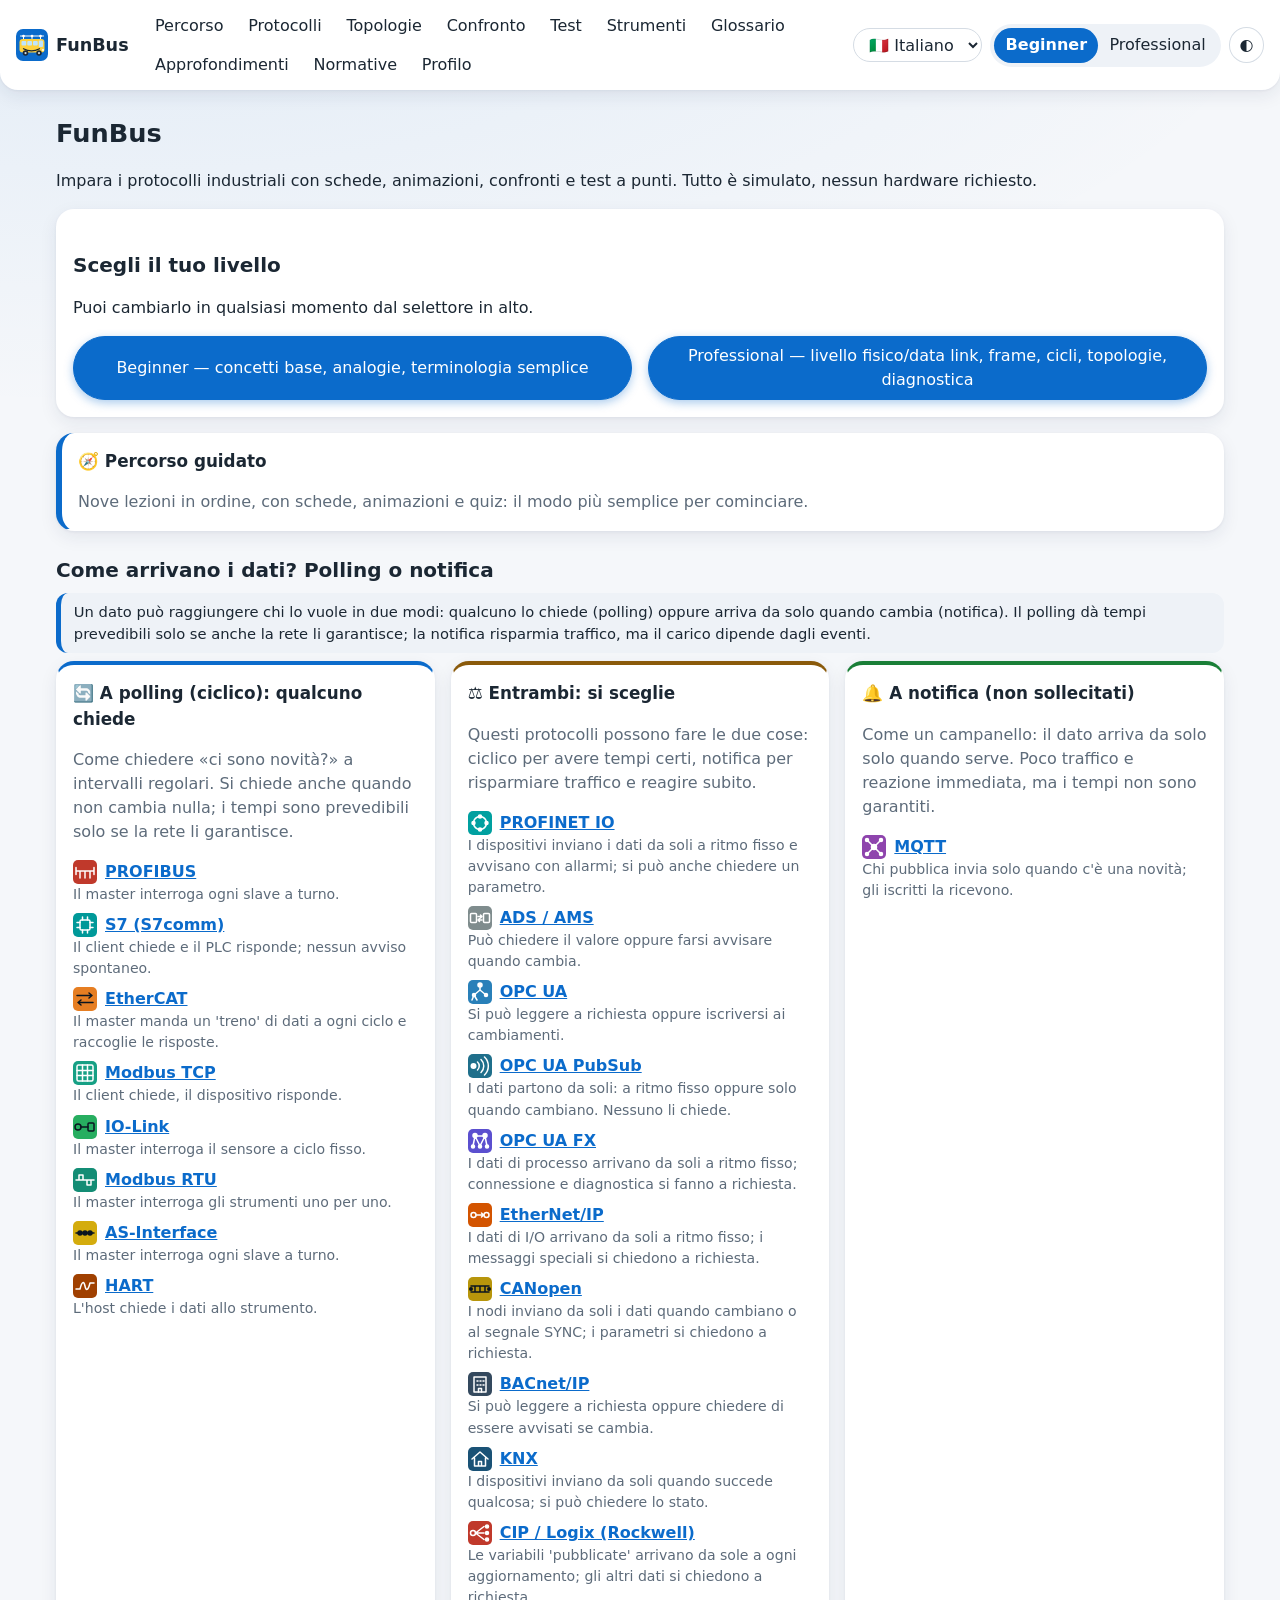
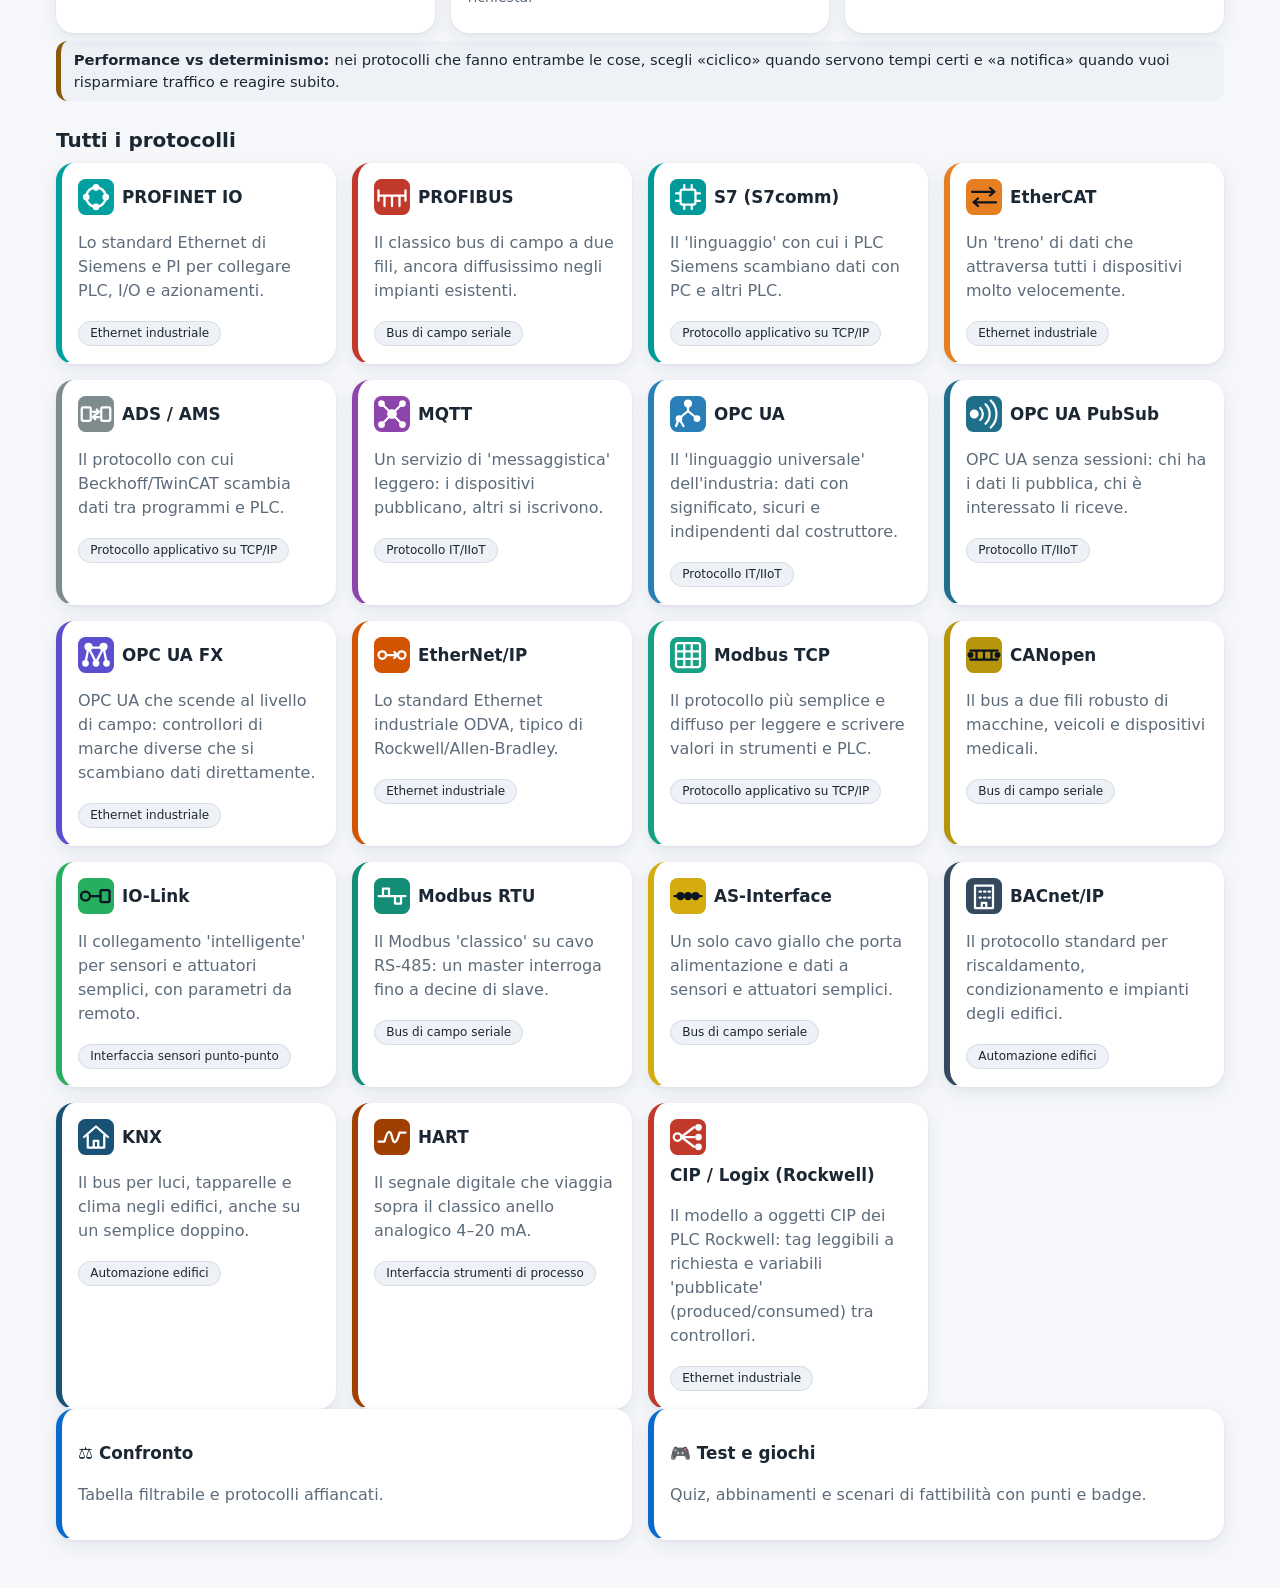
==== commit 93035eb4: "v1.19.0: percorso guidato in nove lezioni e ripasso mirato dopo i quiz - Nuova pagina Percorso: nove" ====
--- a/wwwroot/index.html
+++ b/wwwroot/index.html
@@ -19,6 +19,7 @@
 <header class="topbar">
   <a class="brand" href="#/"><img src="logo.svg" alt="" width="32" height="32"> FunBus</a>
   <nav id="nav" aria-label="Navigazione principale">
+    <a href="#/percorso" data-r="percorso">Percorso</a>
     <a href="#/protocolli" data-r="protocolli">Protocolli</a>
     <a href="#/topologie" data-r="topologie">Topologie</a>
     <a href="#/confronto" data-r="confronto">Confronto</a>
--- a/wwwroot/css/style.css
+++ b/wwwroot/css/style.css
@@ -307,3 +307,80 @@
 [data-theme=hc] .qband,[data-theme=hc] .sband{stroke:var(--border);stroke-width:1}
 [data-theme=hc] .badge.locked{opacity:.7}
 @media(forced-colors:active){.pkt>*,.mk,.tbox,.iu{forced-color-adjust:none}}
+
+/* Gioco «Costruisci la rete»: banco con zone di rilascio, vassoio di pezzi trascinabili */
+.bench{user-select:none;-webkit-user-select:none}
+.benchtop{display:grid;grid-template-columns:1fr 1fr;gap:.6rem;margin-bottom:.6rem}
+.dropzone{display:flex;flex-direction:column;gap:.25rem;align-items:flex-start;justify-content:center;min-height:4rem;padding:.5rem .8rem;border:2px dashed var(--muted);border-radius:var(--r-sm);background:var(--surface);cursor:pointer}
+.dropzone.full{border-style:solid;border-color:var(--border)}
+.dropzone.canvas{min-height:11rem;align-items:center;text-align:center}
+.dzlabel{font-size:.75rem;font-weight:700;text-transform:uppercase;letter-spacing:.05em;color:var(--muted)}
+.dropzone.ready,.canvasbox.ready{border-color:var(--accent);border-style:dashed;background:color-mix(in srgb,var(--accent) 10%,var(--surface))}
+.dropzone.over,.canvasbox.over{border-style:solid;border-color:var(--accent);background:color-mix(in srgb,var(--accent) 22%,var(--surface))}
+.canvasbox{border:2px solid transparent}
+.tnode.slot{cursor:pointer}.tnode.slot .tbox{stroke-dasharray:5 4;fill:var(--surface2)}
+.tnode.slot.ready .tbox{stroke:var(--accent);stroke-width:3}.tnode.slot.over .tbox{stroke:var(--accent);stroke-width:3;stroke-dasharray:none;fill:color-mix(in srgb,var(--accent) 22%,var(--surface))}
+.tray{display:grid;gap:.6rem;margin-top:.6rem;padding:.7rem;border-radius:var(--r-sm);background:var(--surface2)}
+.traygrp .row{margin-top:.3rem;gap:.35rem}
+.pick{display:inline-flex;align-items:center;gap:.35rem;font-size:.85rem;padding:.35rem .75rem;margin:0;background:var(--surface);cursor:grab;touch-action:none}
+.pick.picked{border-color:var(--accent);box-shadow:0 0 0 2px var(--accent);font-weight:600}
+.pick.ghost{position:fixed;z-index:60;pointer-events:none;transform:translate(-50%,-60%) rotate(-3deg);box-shadow:0 8px 20px rgba(0,0,0,.3);opacity:.95;cursor:grabbing}
+.devico{display:inline-block;width:20px;height:13px;border:2px solid var(--muted);border-radius:4px}
+/* Badge con grafica dedicata */
+.badgeart{flex:none}
+.bbase{fill:var(--bc)}.bribbon{fill:var(--bc);opacity:.65}
+.brim{fill:none;stroke:#fff;stroke-width:1.2;opacity:.55}
+.bst{fill:none;stroke:#fff;stroke-width:2.3;stroke-linecap:round;stroke-linejoin:round}.bfl{fill:#fff}
+.badgeart.off{--bc:var(--muted)!important}.badgeart.off .bst,.badgeart.off .bfl,.badgeart.off .brim{stroke:var(--surface)}.badgeart.off .bfl{fill:var(--surface)}
+.badge.locked{filter:none;opacity:.7}
+[data-theme=hc] .dropzone{border-color:var(--border)}
+@media(max-width:560px){.benchtop{grid-template-columns:1fr}}
+
+/* Tabella delle differenze tra varianti (es. OPC UA client/server, PubSub, FX) */
+.vswrap{overflow-x:auto}
+.vstable{border-collapse:separate;border-spacing:0;width:100%;font-size:.92rem}
+.vstable th,.vstable td{padding:.5rem .7rem;text-align:left;vertical-align:top;border-bottom:1px solid var(--border)}
+.vstable thead th{background:var(--surface2);vertical-align:bottom}
+.vstable thead th:first-child{border-top-left-radius:var(--r-sm)}.vstable thead th:last-child{border-top-right-radius:var(--r-sm)}
+.vstable tbody th{width:9.5rem;color:var(--muted);font-weight:600}
+.vstable .cur{background:color-mix(in srgb,var(--accent) 9%,transparent);box-shadow:inset 3px 0 var(--accent)}
+.vstable .vh{display:none}
+@media(max-width:760px){
+  .vstable,.vstable tbody,.vstable tr,.vstable th,.vstable td{display:block;width:auto}
+  .vstable thead{display:none}
+  .vstable tbody th{width:auto;border:0;padding:.8rem 0 .2rem;color:var(--text);font-size:1rem}
+  .vstable td{border:0;border-left:3px solid var(--border);padding:.3rem .7rem;margin:.25rem 0}
+  .vstable td.cur{border-left-color:var(--accent);box-shadow:none}
+  .vstable .vh{display:block;font-size:.78rem;font-weight:700;color:var(--muted)}
+}
+
+/* Rete delle animazioni negli spazi stretti: disposizione verticale a grandezza naturale */
+.sim svg.narrow{max-width:460px;margin:0 auto}
+.sim svg.narrow .node text{font-size:12.5px}
+
+/* Gioco: ripetitori e terminatori */
+.stepper{margin:.5rem 0;gap:.4rem}.stepper .icon{width:2rem;height:2rem;padding:0;line-height:1;font-weight:700}
+.repn{min-width:1.6rem;text-align:center;font-size:1.1rem}
+.termico{display:inline-grid;place-items:center;width:16px;height:20px;border:2px solid var(--muted);border-radius:4px;font-size:.7rem;font-weight:700}
+
+/* Varianti di un protocollo negli scenari e nel gioco */
+.variants{margin:.2rem 0 .8rem}
+.varchip{font-size:.85rem;padding:.3rem .8rem;margin:0}
+
+/* Percorso guidato */
+.pathcard{margin:1rem 0;border-left-color:var(--accent)}
+.lessons{list-style:none;padding:0;margin:1rem 0;display:grid;gap:.7rem}
+a.card.lesson{display:flex;gap:.9rem;align-items:center;border-left-color:var(--border)}
+a.card.lesson.next{border-left-color:var(--accent)}a.card.lesson.done{border-left-color:var(--ok)}
+.lnum{flex:none;display:grid;place-items:center;width:2.4rem;height:2.4rem;border-radius:50%;background:var(--surface2);font-weight:700;font-size:1.1rem}
+.lesson.done .lnum{background:var(--ok);color:var(--k-t)}.lesson.next .lnum{background:var(--accent);color:var(--accent-t)}
+.lbody{display:flex;flex-direction:column;gap:.25rem;min-width:0}
+.nextag{border-color:var(--accent);color:var(--accent);font-weight:600}
+.steps{list-style:none;padding:0;margin:.4rem 0;display:grid;gap:.4rem}
+.step{display:flex;gap:.6rem;align-items:center}
+.stepmark{flex:none;display:grid;place-items:center;width:1.7rem;height:1.7rem;border-radius:50%;border:2px solid var(--muted);color:var(--muted);font-weight:700;font-size:.9rem}
+.step.done .stepmark{background:var(--ok);border-color:var(--ok);color:var(--k-t)}
+.steplink{display:flex;flex:1;flex-wrap:wrap;gap:.3rem .5rem;align-items:center;text-align:left;border-radius:var(--r-sm);min-width:0}
+.backlesson{position:fixed;left:1rem;bottom:1rem;z-index:40;background:var(--surface);color:var(--text);border:2px solid var(--accent);border-radius:999px;padding:.45rem 1rem;text-decoration:none;font-weight:600;box-shadow:var(--shadow)}
+.review a{font-weight:600}
+@media print{.backlesson{display:none!important}}
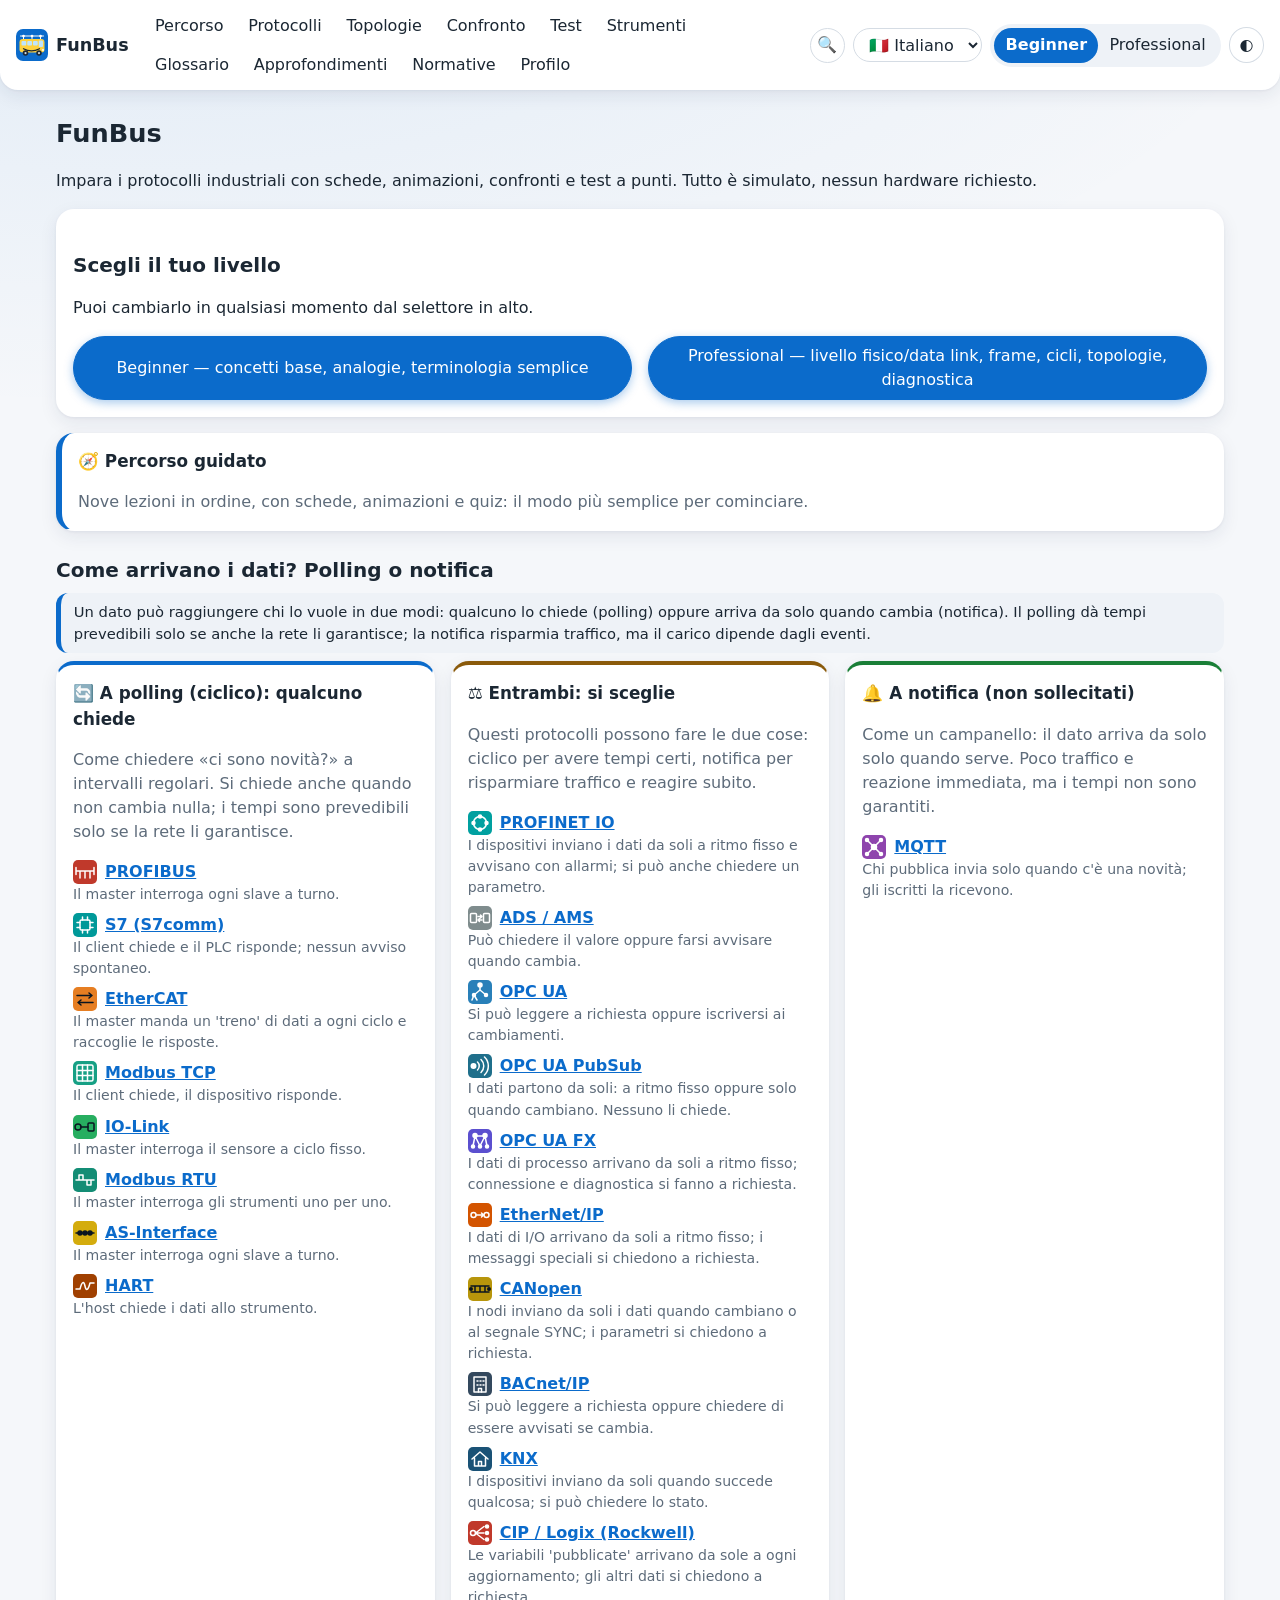
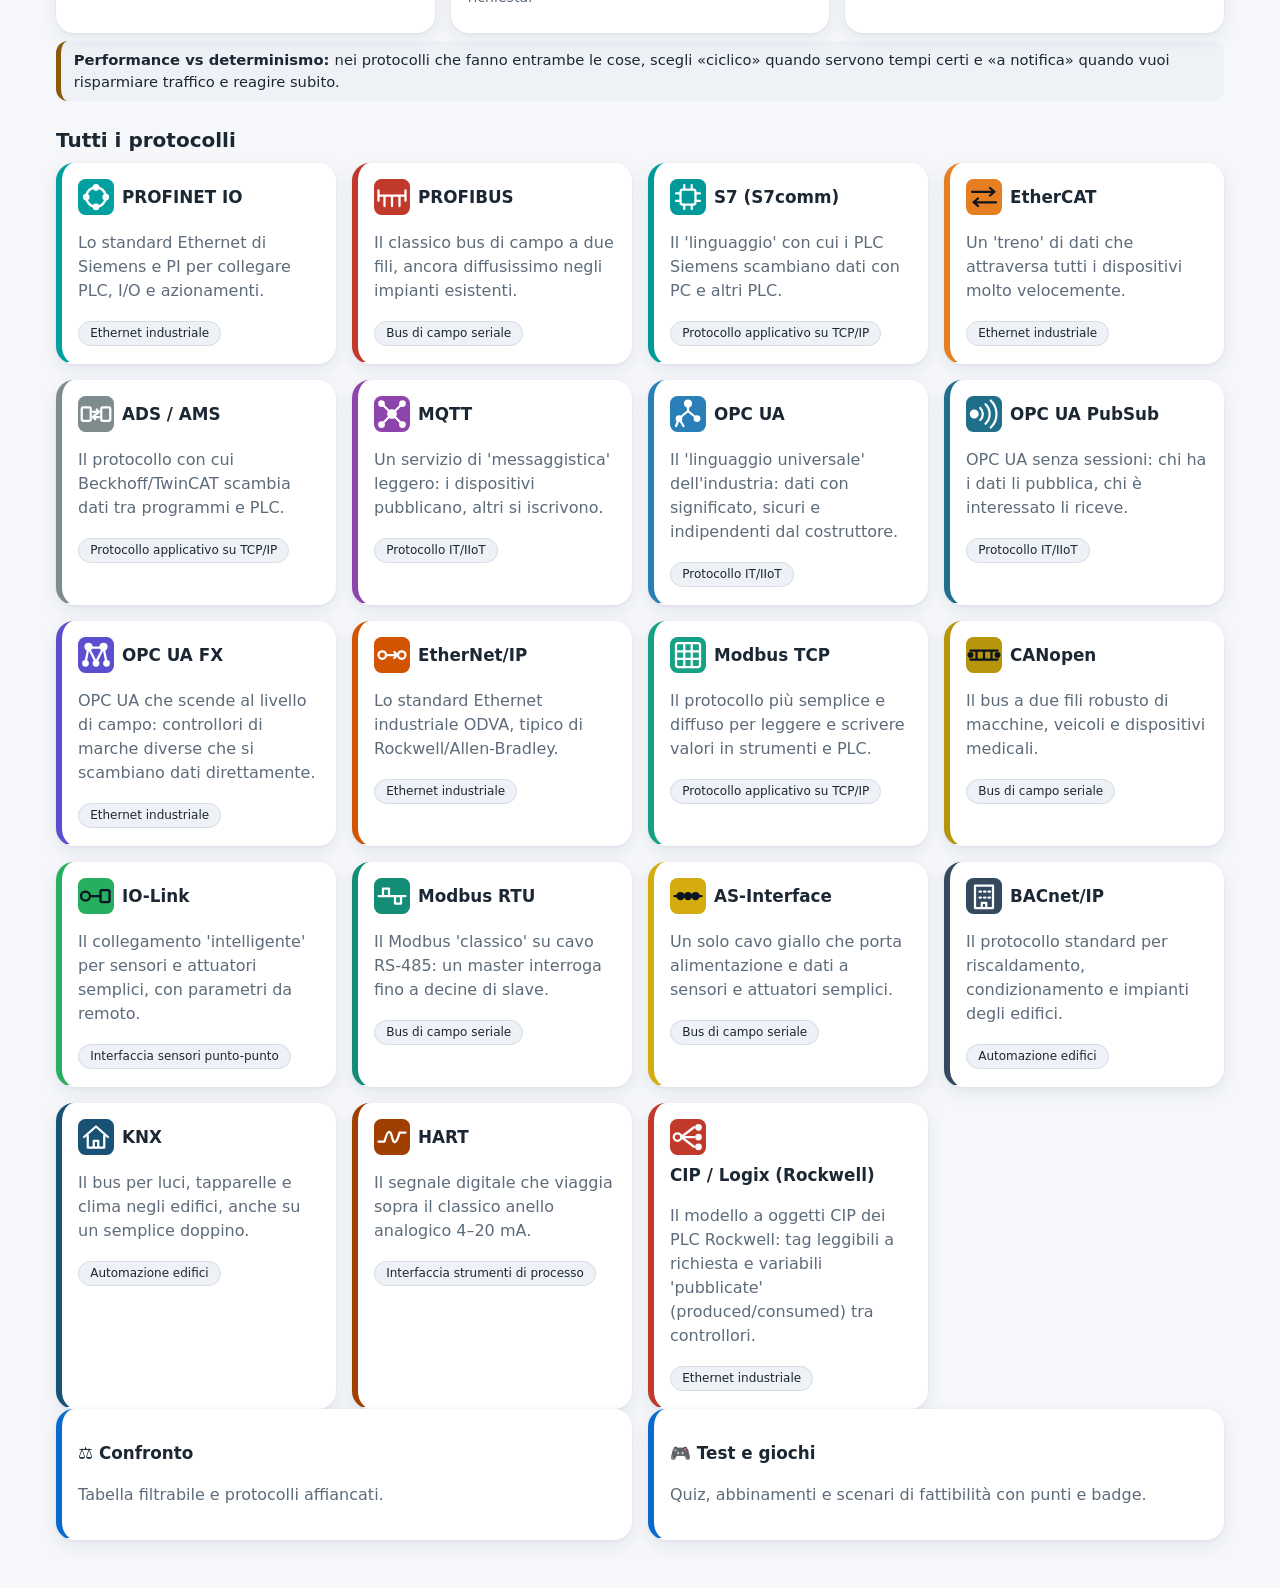
==== commit 740469c0: "v1.20.0: ricerca globale e stampa in PDF delle schede - Nuova pagina Cerca (pulsante nella barra e t" ====
--- a/wwwroot/index.html
+++ b/wwwroot/index.html
@@ -31,6 +31,7 @@
     <a href="#/profilo" data-r="profilo">Profilo</a>
   </nav>
   <div class="tools">
+    <a id="searchBtn" class="btn icon" href="#/cerca" title="Cerca (tasto /)" aria-label="Cerca in tutta l'app">🔍</a>
     <select id="langSel" class="lang" aria-label="Lingua"><option value="it">🇮🇹 Italiano</option><option value="en">🇬🇧 English</option></select>
     <div class="seg" role="group" aria-label="Livello">
       <button id="lvB" data-level="beginner">Beginner</button>
--- a/wwwroot/css/style.css
+++ b/wwwroot/css/style.css
@@ -384,3 +384,27 @@
 .backlesson{position:fixed;left:1rem;bottom:1rem;z-index:40;background:var(--surface);color:var(--text);border:2px solid var(--accent);border-radius:999px;padding:.45rem 1rem;text-decoration:none;font-weight:600;box-shadow:var(--shadow)}
 .review a{font-weight:600}
 @media print{.backlesson{display:none!important}}
+
+/* Ricerca globale */
+.tools a.icon{display:inline-grid;place-items:center;width:2.2rem;height:2.2rem;padding:0;border-radius:50%;text-decoration:none}
+.searchbox{width:100%;padding:.7rem 1rem;border-radius:999px;border:2px solid var(--border);background:var(--surface);color:var(--text);font:inherit;font-size:1.05rem}
+.searchbox:focus{border-color:var(--accent);outline:none}
+.results{list-style:none;padding:0;margin:.3rem 0 1rem;display:grid;gap:.5rem}
+.results li{background:var(--surface);border-radius:var(--r-sm);padding:.6rem .9rem;box-shadow:var(--shadow)}
+.results a{font-weight:600}.results p{margin:.2rem 0 0}
+mark{background:color-mix(in srgb,var(--warn) 35%,transparent);color:inherit;border-radius:3px;padding:0 .1em;font-weight:600}
+
+/* Stampa / PDF: colori chiari qualunque sia il tema, niente comandi né elementi fissi, riquadri non spezzati */
+@media print{
+  html[data-theme]{--bg:#fff;--surface:#fff;--surface2:#f1f3f6;--text:#000;--muted:#3d4650;--border:#b9c0c8;--accent:#0b4f99;--accent-t:#fff;--ok:#156a2e;--warn:#7a4e07;--bad:#a61f1f;--diff:#fff4cc;--shadow:none}
+  body{background:#fff!important}
+  .tabs,.toast,.backlesson,#searchBtn,button,.btn,.filters,.tray,.stepper,footer{display:none!important}
+  #app>a:first-child{display:none}
+  main{max-width:none;padding:0}
+  .card,.note,.sim,.tablewrap{box-shadow:none!important;border:1px solid var(--border)!important;break-inside:avoid}
+  .vstable tr,.spec dt,.spec dd,h2,h3{break-inside:avoid}h2,h3{break-after:avoid}
+  a{color:inherit;text-decoration:none}
+  #app.enter{animation:none}
+  .tablewrap{max-height:none;overflow:visible}
+  @page{margin:14mm}
+}
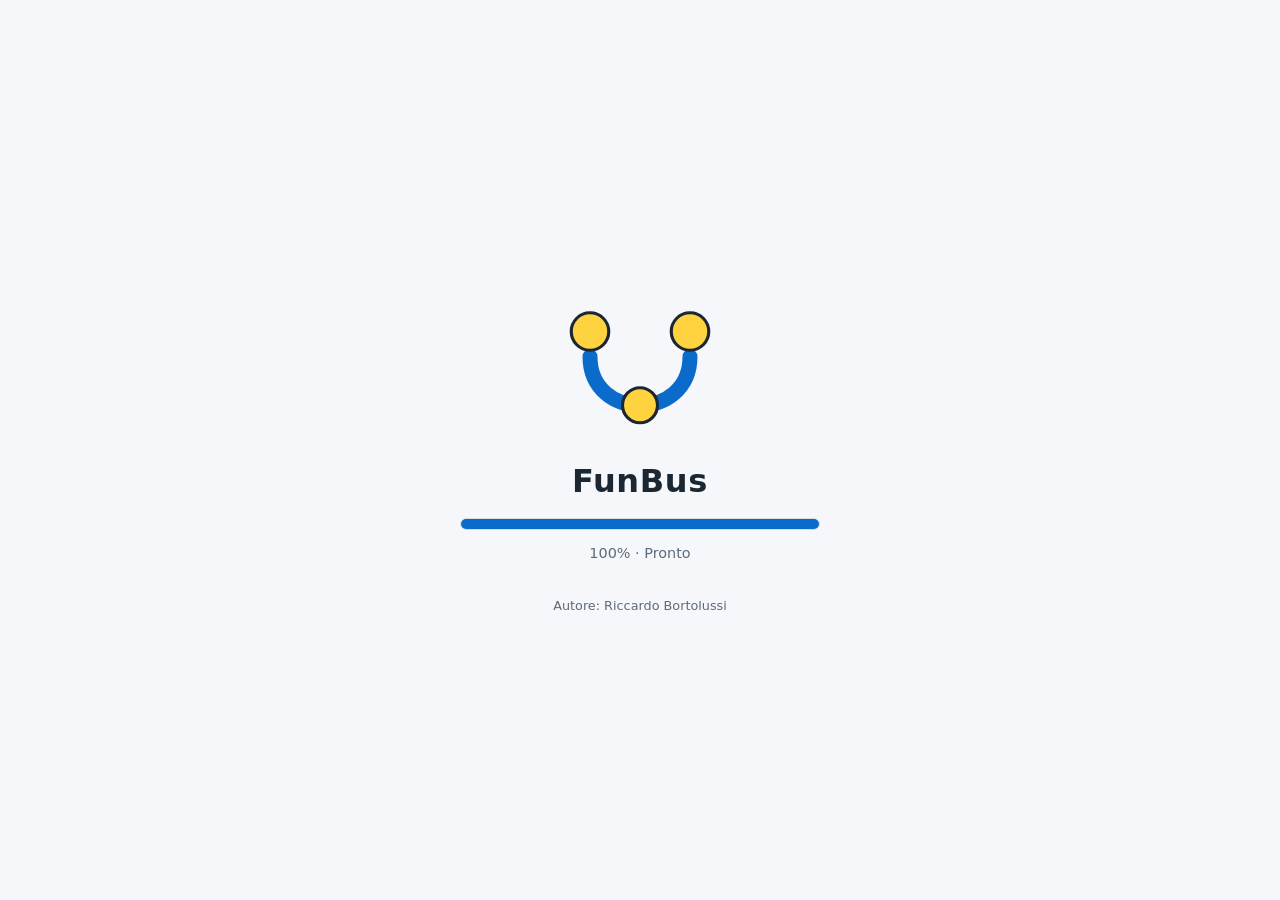
==== commit d70f4048: "Home che riprende da dove eri, menu a gruppi e primo avvio guidato - Home: riquadro «Riprendi» con l" ====
--- a/wwwroot/index.html
+++ b/wwwroot/index.html
@@ -17,20 +17,41 @@
   <div class="sp-auth">Autore: Riccardo Bortolussi</div>
 </div>
 <header class="topbar">
-  <a class="brand" href="#/"><img src="logo.svg" alt="" width="32" height="32"> FunBus</a>
+  <a class="brand" href="#/"><img src="logo.svg" alt="" width="32" height="32"> <span class="bname">FunBus</span></a>
   <nav id="nav" aria-label="Navigazione principale">
-    <a href="#/percorso" data-r="percorso">Percorso</a>
-    <a href="#/protocolli" data-r="protocolli">Protocolli</a>
-    <a href="#/topologie" data-r="topologie">Topologie</a>
-    <a href="#/confronto" data-r="confronto">Confronto</a>
-    <a href="#/test" data-r="test">Test</a>
-    <a href="#/strumenti" data-r="strumenti">Strumenti</a>
-    <a href="#/glossario" data-r="glossario">Glossario</a>
-    <a href="#/approfondimenti" data-r="approfondimenti">Approfondimenti</a>
-    <a href="#/normative" data-r="normative">Normative</a>
-    <a href="#/profilo" data-r="profilo">Profilo</a>
+    <div class="navg">
+      <button type="button" class="navb" aria-expanded="false" aria-controls="nav-impara">Impara</button>
+      <div class="navp" id="nav-impara" hidden>
+        <a href="#/percorso" data-r="percorso">Percorso guidato</a>
+        <a href="#/protocolli" data-r="protocolli">Protocolli</a>
+        <a href="#/topologie" data-r="topologie">Topologie</a>
+        <a href="#/glossario" data-r="glossario">Glossario</a>
+      </div>
+    </div>
+    <div class="navg">
+      <button type="button" class="navb" aria-expanded="false" aria-controls="nav-esplora">Esplora</button>
+      <div class="navp" id="nav-esplora" hidden>
+        <a href="#/confronto" data-r="confronto">Confronto</a>
+        <a href="#/strumenti" data-r="strumenti">Strumenti</a>
+        <a href="#/approfondimenti" data-r="approfondimenti">Approfondimenti</a>
+        <a href="#/normative" data-r="normative">Normative</a>
+      </div>
+    </div>
+    <div class="navg">
+      <button type="button" class="navb" aria-expanded="false" aria-controls="nav-prova">Mettiti alla prova</button>
+      <div class="navp" id="nav-prova" hidden>
+        <a href="#/test" data-r="test">Tutti i test e i giochi</a>
+        <a href="#/test/quiz" data-r="test" data-s="quiz">Quiz</a>
+        <a href="#/test/match" data-r="test" data-s="match">Collega le schede</a>
+        <a href="#/test/scenari" data-r="test" data-s="scenari">Scenari di fattibilità</a>
+        <a href="#/test/rete" data-r="test" data-s="rete">Costruisci la rete</a>
+        <a href="#/test/frame" data-r="test" data-s="frame">Decodifica il frame</a>
+        <a href="#/test/ripasso" data-r="test" data-s="ripasso">Ripasso errori</a>
+      </div>
+    </div>
   </nav>
   <div class="tools">
+    <a id="profBtn" class="btn icon" href="#/profilo" data-r="profilo" title="Profilo" aria-label="Profilo: punti, badge e progressi">👤</a>
     <a id="searchBtn" class="btn icon" href="#/cerca" title="Cerca (tasto /)" aria-label="Cerca in tutta l'app">🔍</a>
     <select id="langSel" class="lang" aria-label="Lingua"><option value="it">🇮🇹 Italiano</option><option value="en">🇬🇧 English</option></select>
     <div class="seg" role="group" aria-label="Livello">
--- a/wwwroot/css/style.css
+++ b/wwwroot/css/style.css
@@ -288,7 +288,7 @@
 .chip.on{font-weight:600}
 
 /* Barra di navigazione su una riga scorrevole negli schermi stretti */
-@media(max-width:760px){#nav{flex-wrap:nowrap;overflow-x:auto;min-width:0;scrollbar-width:none;mask-image:linear-gradient(90deg,#000 calc(100% - 26px),transparent)}#nav::-webkit-scrollbar{display:none}.brand{flex:none}}
+@media(max-width:760px){#nav{flex-wrap:nowrap;min-width:0}.brand{flex:none}}
 
 /* Tema ad alto contrasto: nero/bianco, accento giallo, bordi pieni, niente ombre o sfumature */
 [data-theme=hc] body{background:var(--bg)}
@@ -408,3 +408,37 @@
   .tablewrap{max-height:none;overflow:visible}
   @page{margin:14mm}
 }
+
+/* Menu a gruppi */
+.navg{position:relative}
+.navb{border:0;background:transparent;color:var(--text);font:inherit;padding:.4rem .7rem;border-radius:999px;cursor:pointer;white-space:nowrap}
+.navb::after{content:"";display:inline-block;margin-left:.4rem;border:4px solid transparent;border-top-color:currentColor;border-bottom:0;vertical-align:middle}
+.navb[aria-expanded=true]::after{transform:rotate(180deg)}
+.navb:hover,.navb[aria-expanded=true]{background:var(--surface2)}
+.navb.on{background:color-mix(in srgb,var(--accent) 16%,transparent);color:var(--accent);font-weight:600}
+.navp{position:absolute;top:calc(100% + .35rem);left:0;z-index:20;min-width:13.5rem;display:grid;gap:.1rem;padding:.4rem;background:var(--surface);border:1px solid var(--border);border-radius:var(--r-sm);box-shadow:0 8px 24px rgba(0,0,0,.18)}
+.navg:last-child .navp{left:auto;right:0}
+#nav .navp a{border-radius:8px;padding:.5rem .7rem;white-space:nowrap}
+[data-theme=hc] .navb{border:0}[data-theme=hc] .navb.on{background:var(--accent);color:var(--accent-t)}[data-theme=hc] .navp{border-width:2px;box-shadow:none}
+.tools a.icon.on{background:color-mix(in srgb,var(--accent) 16%,transparent);outline:2px solid var(--accent)}
+@media(max-width:560px){.bname{display:none}.navb{padding:.4rem .5rem}#nav{gap:0}}
+@media(max-width:400px){.navb{font-size:.94rem;padding:.4rem .4rem}.navb::after{margin-left:.25rem}}
+/* Primo avvio e «Riprendi» */
+.welcome{max-width:44rem;margin:1rem auto;text-align:center}.welcome h2{margin:.4rem 0}
+.wdots{display:flex;align-items:center;justify-content:space-between;gap:.6rem;margin-bottom:.6rem}
+.wdot{display:inline-flex;gap:.35rem}.wdot i{width:.6rem;height:.6rem;border-radius:50%;border:2px solid var(--muted)}.wdot i.on{background:var(--accent);border-color:var(--accent)}
+.wlist{display:inline-grid;gap:.35rem;text-align:left;margin:.4rem 0 .2rem}
+.wact{justify-content:center;margin-top:1rem}.welcome .two{margin-top:.6rem}
+.textbtn{border:0;background:transparent;color:var(--accent);font:inherit;text-decoration:underline;cursor:pointer;padding:.2rem .3rem}
+[data-theme=hc] .textbtn{border:0}
+.resume{margin:1rem 0;border-left-color:var(--accent)}.resume h2{margin:0 0 .7rem;font-size:1.15rem}
+.rtiles{display:grid;gap:.7rem;grid-template-columns:repeat(auto-fit,minmax(min(100%,15rem),1fr))}
+.rtile{display:flex;align-items:center;gap:.7rem;padding:.7rem .8rem;border:1px solid var(--border);border-radius:var(--r-sm);background:var(--surface2);color:var(--text);text-decoration:none;min-width:0}
+.rtile:hover{border-color:var(--accent)}
+.ric{flex:none;display:grid;place-items:center;width:2.25rem;height:2.25rem;border-radius:50%;background:var(--surface);font-size:1.2rem}
+.rbody{display:grid;gap:.15rem;min-width:0;justify-items:start}.rbody strong{overflow-wrap:anywhere}
+.wlist{list-style:none;padding:0}
+/* Schermi stretti: nel selettore della lingua resta la bandiera (il nome è nell'etichetta accessibile e nell'elenco) */
+@media(max-width:560px){.tools{gap:.3rem}.tools .icon{width:2rem;height:2rem;flex:none}.seg{flex:none;padding:2px}.seg button{padding:.3rem .5rem;font-size:.9rem}select.lang{width:3.4rem;padding:.3rem .3rem;flex:none}}
+@media(max-width:380px){.tools{gap:.2rem}.tools .icon{width:1.85rem;height:1.85rem}.seg button{padding:.3rem .35rem;font-size:.82rem}select.lang{width:3.1rem}}
+@media(max-width:340px){.navb{font-size:.84rem;padding:.35rem .25rem}.seg button{padding:.3rem .22rem;font-size:.76rem}.topbar{gap:.4rem .5rem}.tools .icon{width:1.7rem;height:1.7rem}select.lang{width:2.9rem}}
